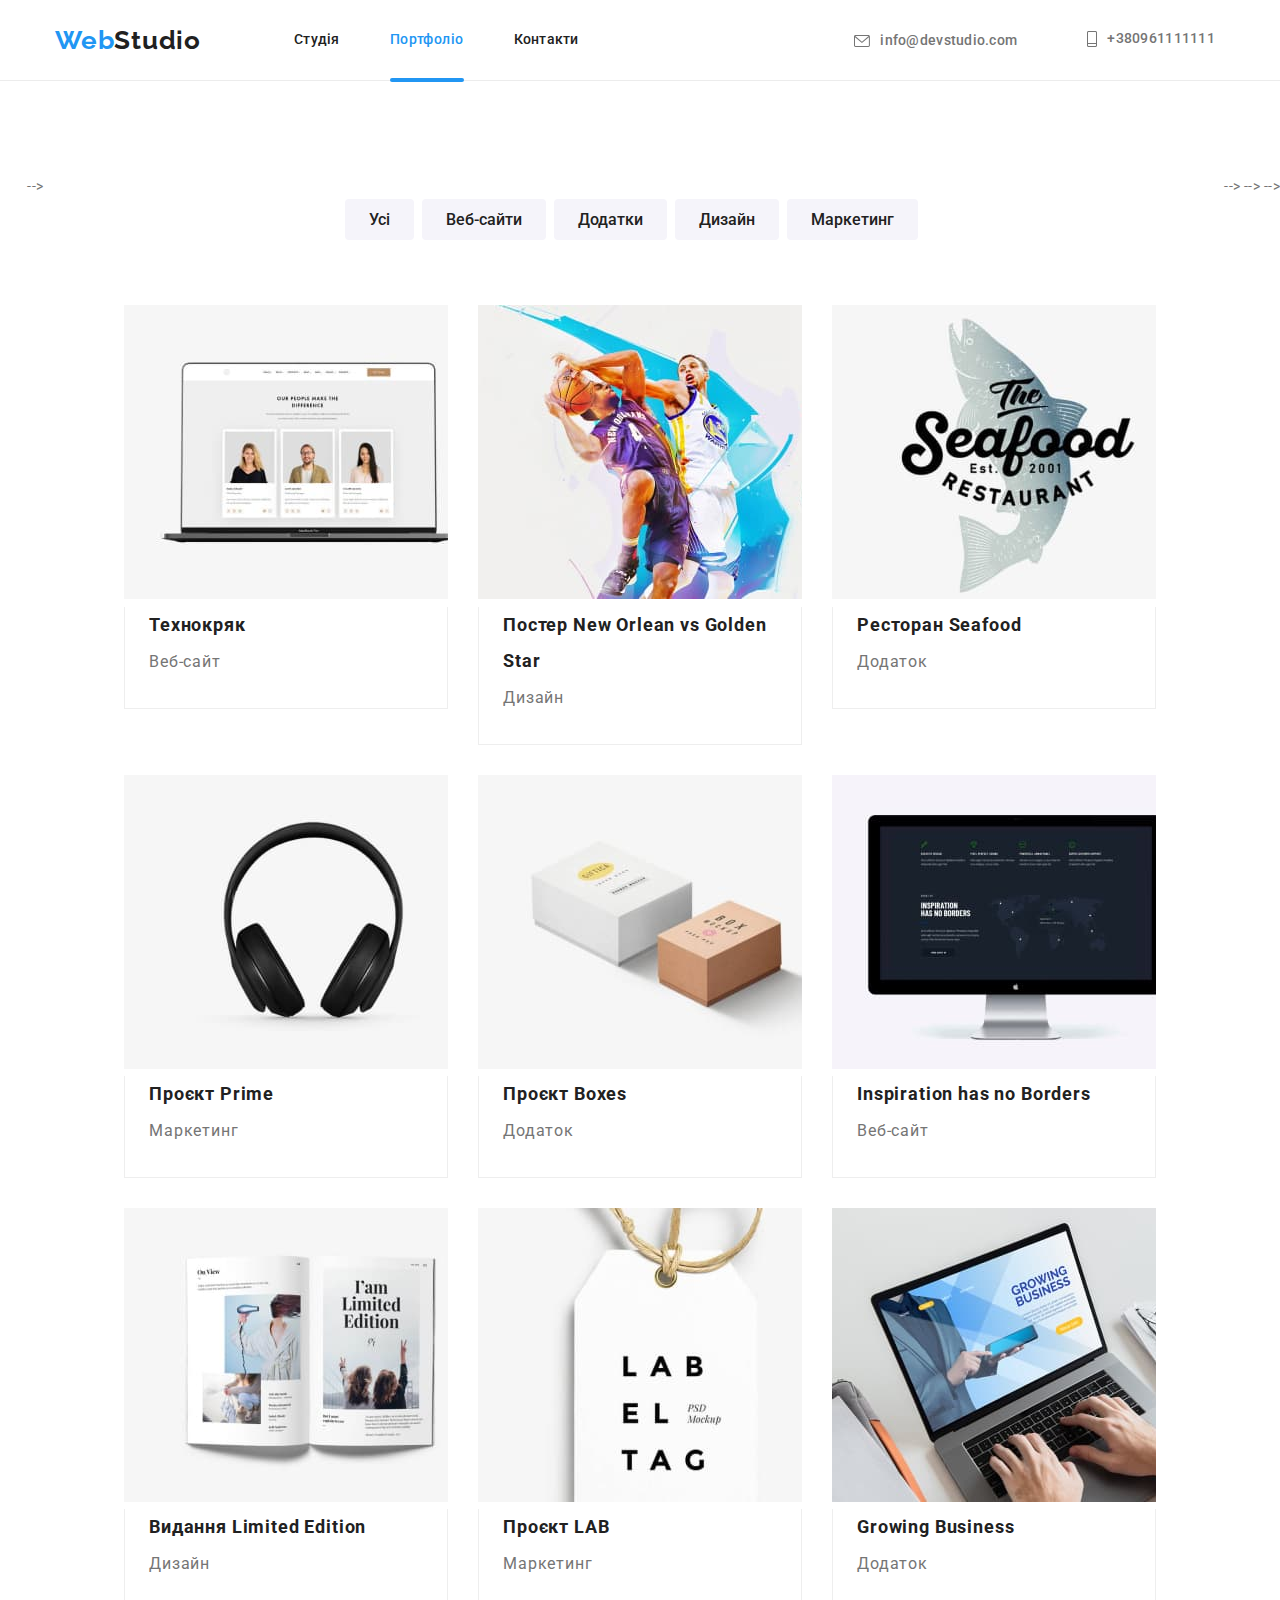
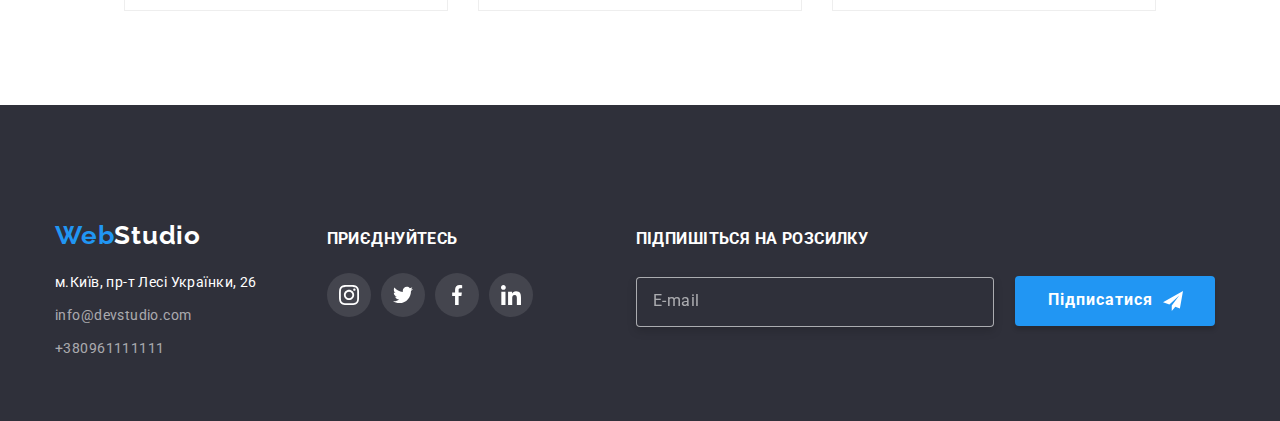
==== portfolio.html @ 94460f53 "домашнее задание 8" ====
<!DOCTYPE html>
<html lang="uk">
  <head>
    <meta charset="UTF-8" />
    <meta http-equiv="X-UA-Compatible" content="IE=edge" />
    <meta name="viewport" content="width=device-width, initial-scale=1.0" />
    <title>Document</title>

    <link rel="preconnect" href="https://fonts.googleapis.com" />
    <link rel="preconnect" href="https://fonts.gstatic.com" crossorigin />
    <link
      href="https://fonts.googleapis.com/css2?family=Raleway:wght@700&family=Roboto:wght@400;500;700;900&display=swap"
      rel="stylesheet"
    />
    <!-- <link
      rel="stylesheet"
      href="https://cdnjs.cloudflare.com/ajax/libs/modern-normalize/1.1.0/modern-normalize.min.css"
      integrity="sha512-wpPYUAdjBVSE4KJnH1VR1HeZfpl1ub8YT/NKx4PuQ5NmX2tKuGu6U/JRp5y+Y8XG2tV+wKQpNHVUX03MfMFn9Q=="
      crossorigin="anonymous"
      referrerpolicy="no-referrer"
    /> -->

    <link rel="stylesheet" href="./css/main.min.css" />
  </head>

  <body>
    <!--  Шапка -->
     <header class="header">
      <div class="container header__main-nav">
        <nav class="header__nav">
          <a href="./index.html" class="logo">
            Web<span class="header__logo">Studio</span></a
          >
          <ul class="header__site-nav list">
            <li class="item"><a href="./index.html" class="link">Студія</a></li>
            <li class="item">
              <a href="" class="link-current">Портфоліо</a>
            </li>
            <li class="item"><a href="" class="link">Контакти</a></li>
          </ul>
        </nav>

        <ul class="header__auth-nav list">
          <li class="item">
            <a href="mailto:info@devstudio.com" class="link">
              <svg class="header__svg" width="16px" height="12px">
                <use href="./images/icons.svg#icon-envelope"></use>
              </svg>
              info@devstudio.com</a
            >
          </li>

          <li class="item">
            <a href="tel:+380961111111" class="link">
              <svg class="header__svg" width="10px" height="16px">
                <use href="./images/icons.svg#icon-phone"></use>
              </svg>
              +380961111111</a
            >
          </li>
        </ul>
      </div>
    </header>

    <main>
      <section class="section portfolio">
        <div class="container">
          <h1 hidden class="section-title">Меню</h1> -->

          <!-- Кнопки -->
          <ul class="button__list">
            <li class="portfolio__btn">
              <button type="button" class="button__portfolio">Усі</button>
            </li>
            <li class="portfolio__btn">
             <button type="button" class="button__portfolio">Веб-сайти</button>
            </li>
            <li class="portfolio__btn">
              <button type="button" class="button__portfolio">Додатки</button>
            </li>
            <li class="portfolio__btn">
              <button type="button" class="button__portfolio">Дизайн</button>
            </li>
            <li class="portfolio__btn">
              <button type="button" class="button__portfolio">Маркетинг</button>
            </li>
          </ul>
        </div> --> --> -->

        <!-- портфолио -->
        <div class="container">
          <div class="flex-container">
            <ul class="portfolio">
              <li class="portfolio__link">
                <a href="/" class="portfolio__card">
                  <div class="portfolio__image">
                    <img class="portfolio__img"
                      src="./images/tehnokryak.jpg"
                      alt="Технокряк"
                      width="370"
                      height="294"
                    />

                    <div class="portfolio-overlay">
                      <p class="overlay-text">
                        Ресурс пропонує комплексні пропозиції з різним рівнем
                        функціоналу та сервісів. Все це дозволить відвідувачу
                        отримати вичерпні відомості про компанію чи приватну
                        особу.
                      </p>
                    </div>
                  </div>

                  <div class="portfolio__name">
                    <h2 class="portfolio__title">Технокряк</h2>
                    <p class="portfolio__text">Веб-сайт</p>
                  </div>
                </a>
              </li>
              <li class="portfolio__link">
                <a href="/" class="portfolio__card">
                  <div class="portfolio__image">
                    <img class="portfolio__img"
                      src="./images/poster.jpg"
                      alt="Постер New Orlean vs Golden
              Star"
                      width="370"
                      height="294"
                    />
                    <div class="portfolio-overlay">
                      <p class="overlay-text">
                        Ресурс пропонує комплексні пропозиції з різним рівнем
                        функціоналу та сервісів. Все це дозволить відвідувачу
                        отримати вичерпні відомості про компанію чи приватну
                        особу.
                      </p>
                    </div>
                  </div>

                  <div class="portfolio__name">
                    <h2 class="portfolio__title">
                      Постер New Orlean vs Golden Star
                    </h2>
                    <p class="portfolio__text">Дизайн</p>
                  </div>
                </a>
              </li>
              <li class="portfolio__link">
                <a href="/" class="portfolio__card">
                  <div class="portfolio__image">
                    <img class="portfolio__img"
                      src="./images/restourant.jpg"
                      alt="Ресторан Seafood"
                      width="370"
                      height="294"
                    />
                    <div class="portfolio-overlay">
                      <p class="overlay-text">
                        Ресурс пропонує комплексні пропозиції з різним рівнем
                        функціоналу та сервісів. Все це дозволить відвідувачу
                        отримати вичерпні відомості про компанію чи приватну
                        особу.
                      </p>
                    </div>
                  </div>
                  <div class="portfolio__name">
                    <h2 class="portfolio__title">Ресторан Seafood</h2>
                    <p class="portfolio__text">Додаток</p>
                  </div>
                </a>
              </li>
              <li class="portfolio__link">
                <a href="/" class="portfolio__card">
                  <div class="portfolio__image">
                    <img class="portfolio__img"
                      src="./images/project-prime.jpg"
                      alt="Проєкт Prime"
                      width="370"
                      height="294"
                    />
                    <div class="portfolio-overlay">
                      <p class="overlay-text">
                        Ресурс пропонує комплексні пропозиції з різним рівнем
                        функціоналу та сервісів. Все це дозволить відвідувачу
                        отримати вичерпні відомості про компанію чи приватну
                        особу.
                      </p>
                    </div>
                  </div>
                  <div class="portfolio__name">
                    <h2 class="portfolio__title">Проєкт Prime</h2>
                    <p class="portfolio__text">Маркетинг</p>
                  </div>
                </a>
              </li>
              <li class="portfolio__link">
                <a href="/" class="portfolio__card">
                  <div class="portfolio__image">
                    <img class="portfolio__img"
                      src="./images/project-boxes.jpg"
                      alt="Проєкт Boxes"
                      width="370"
                      height="294"
                    />
                    <div class="portfolio-overlay">
                      <p class="overlay-text">
                        Ресурс пропонує комплексні пропозиції з різним рівнем
                        функціоналу та сервісів. Все це дозволить відвідувачу
                        отримати вичерпні відомості про компанію чи приватну
                        особу.
                      </p>
                    </div>
                  </div>
                  <div class="portfolio__name">
                    <h2 class="portfolio__title">Проєкт Boxes</h2>
                    <p class="portfolio__text">Додаток</p>
                  </div>
                </a>
              </li>
              <li class="portfolio__link">
                <a href="/" class="portfolio__card">
                  <div class="portfolio__image">
                    <img class="portfolio__img"
                      src="./images/inspiration.jpg"
                      alt="Inspiration has no
              Borders"
                      width="370"
                      height="294"
                    />
                    <div class="portfolio-overlay">
                      <p class="overlay-text">
                        Ресурс пропонує комплексні пропозиції з різним рівнем
                        функціоналу та сервісів. Все це дозволить відвідувачу
                        отримати вичерпні відомості про компанію чи приватну
                        особу.
                      </p>
                    </div>
                  </div>
                  <div class="portfolio__name">
                    <h2 class="portfolio__title">Inspiration has no Borders</h2>
                    <p class="portfolio__text">Веб-сайт</p>
                  </div>
                </a>
              </li>
              <li class="portfolio__link">
                <a href="/" class="portfolio__card">
                  <div class="portfolio__image">
                    <img class="portfolio__img"
                      src="./images/book.jpg"
                      alt="Видання Limited Edition"
                      width="370"
                      height="294"
                    />
                    <div class="portfolio-overlay">
                      <p class="overlay-text">
                        Ресурс пропонує комплексні пропозиції з різним рівнем
                        функціоналу та сервісів. Все це дозволить відвідувачу
                        отримати вичерпні відомості про компанію чи приватну
                        особу.
                      </p>
                    </div>
                  </div>
                  <div class="portfolio__name">
                    <h2 class="portfolio__title">Видання Limited Edition</h2>
                    <p class="portfolio__text">Дизайн</p>
                  </div>
                </a>
              </li>
              <li class="portfolio__link">
                <a href="/" class="portfolio__card">
                  <div class="portfolio__image">
                    <img class="portfolio__img"
                      src="./images/project-lab.jpg"
                      alt="Проєкт LAB"
                      width="370"
                      height="294"
                    />
                    <div class="portfolio-overlay">
                      <p class="overlay-text">
                        Ресурс пропонує комплексні пропозиції з різним рівнем
                        функціоналу та сервісів. Все це дозволить відвідувачу
                        отримати вичерпні відомості про компанію чи приватну
                        особу.
                      </p>
                    </div>
                  </div>
                  <div class="portfolio__name">
                    <h2 class="portfolio__title">Проєкт LAB</h2>
                    <p class="portfolio__text">Маркетинг</p>
                  </div>
                </a>
              </li>
              <li class="portfolio__link">
                <a href="/" class="portfolio__card">
                  <div class="portfolio__image">
                    <img class="portfolio__img"
                      src="./images/growing-business.jpg"
                      alt="Growing Business"
                      width="370"
                      height="294"
                    />
                    <div class="portfolio-overlay">
                      <p class="overlay-text">
                        Ресурс пропонує комплексні пропозиції з різним рівнем
                        функціоналу та сервісів. Все це дозволить відвідувачу
                        отримати вичерпні відомості про компанію чи приватну
                        особу.
                      </p>
                    </div>
                  </div>
                  <div class="portfolio__name">
                    <h2 class="portfolio__title">Growing Business</h2>
                    <p class="portfolio__text">Додаток</p>
                  </div>
                </a>
              </li>
            </ul>
          </div>
        </div>
      </section>
    </main>

    <!--Футер-->
    <footer class="footer">
      <div class="container footer__info">
        <div>
          <a href="/" class="logo"
            >Web<span class="footer__logo">Studio</span></a
          >

          <address>
            <ul class="footer__nav">
              <li class="footer__auth-nav">
                <a href="м.Київ,пр-тЛесіУкраїнки,26" class="footer__adress"
                  >м.Київ, пр-т Лесі Українки, 26</a
                >
              </li>
              <li class="footer__auth-nav">
                <a href="mailto:info@devstudio.com" class="footer__link"
                  >info@devstudio.com</a
                >
              </li>
              <li class="footer__auth-nav">
                <a href="tel:+3+380961111111" class="footer__link"
                  >+380961111111</a
                >
              </li>
            </ul>
          </address>
        </div>

        <div class="footer__join">
          <h3 class="footer__title">Приєднуйтесь</h3>
          <ul class="footer__contact">
            <li>
              <a
                class="link-svg footer__main-link"
                href="#"
                aria-label="instagram"
              >
                <svg class="icon-symbol" width="20px" height="20px">
                  <use href="./images/icons.svg#icon-instagram"></use>
                </svg>
              </a>
            </li>
            <li>
              <a
                class="link-svg footer__main-link"
                href="#"
                aria-label="twitter"
              >
                <svg class="icon-symbol" width="20px" height="20px">
                  <use href="./images/icons.svg#icon-twitter"></use>
                </svg>
              </a>
            </li>
            <li>
              <a
                class="link-svg footer__main-link"
                href="#"
                aria-label="facebook"
              >
                <svg class="icon-symbol" width="20px" height="20px">
                  <use href="./images/icons.svg#icon-facebook"></use>
                </svg>
              </a>
            </li>
            <li>
              <a
                class="link-svg footer__main-link"
                href="#"
                aria-label="linkedin"
              >
                <svg class="icon-symbol" width="20px" height="20px">
                  <use href="./images/icons.svg#icon-linkedin"></use>
                </svg>
              </a>
            </li>
          </ul>
        </div>

        <div class="footer__label">
          <h3 class="footer__title">Підпишіться на розсилку</h3>
          <label for="inputEmail" id="subscribe" class="label"></label>
          <div class="input-wrapper">
            <input
              type="email"
              name="email"
              id="inputEmail"
              placeholder="E-mail"
              class="input footer__field"
              required
            />
          </div>
        </div>
        <div class="footer__btn">
          <button class="footer__button">
            Підписатися
            <svg class="footer__icon" width="20px" height="20px">
              <use href="./images/icons.svg#icon-icon-send-1"></use>
            </svg>
          </button>
        </div>
      </div>
    </footer>
  </body>
</html>
---- css/main.min.css ----
/*! modern-normalize v1.1.0 | MIT License | https://github.com/sindresorhus/modern-normalize */*,::after,::before{box-sizing:border-box}html{-moz-tab-size:4;tab-size:4}html{line-height:1.15;-webkit-text-size-adjust:100%}body{margin:0}body{font-family:system-ui,-apple-system,"Segoe UI",Roboto,Helvetica,Arial,sans-serif,"Apple Color Emoji","Segoe UI Emoji"}hr{height:0;color:inherit}abbr[title]{text-decoration:underline dotted}b,strong{font-weight:bolder}code,kbd,pre,samp{font-family:ui-monospace,SFMono-Regular,Consolas,"Liberation Mono",Menlo,monospace;font-size:1em}small{font-size:80%}sub,sup{font-size:75%;line-height:0;position:relative;vertical-align:baseline}sub{bottom:-0.25em}sup{top:-0.5em}table{text-indent:0;border-color:inherit}button,input,optgroup,select,textarea{font-family:inherit;font-size:100%;line-height:1.15;margin:0}button,select{text-transform:none}[type=button],[type=reset],[type=submit],button{-webkit-appearance:button}::-moz-focus-inner{border-style:none;padding:0}:-moz-focusring{outline:1px dotted ButtonText}:-moz-ui-invalid{box-shadow:none}legend{padding:0}progress{vertical-align:baseline}::-webkit-inner-spin-button,::-webkit-outer-spin-button{height:auto}[type=search]{-webkit-appearance:textfield;outline-offset:-2px}::-webkit-search-decoration{-webkit-appearance:none}::-webkit-file-upload-button{-webkit-appearance:button;font:inherit}summary{display:list-item}:root{--primary-text-color: #757575;--title-text-color: #212121;--accent-color: #2f303a;--blue-color: #2196f3;--white-color: #ffffff}body,h1,h2,h3,h4,h5,h6,p,ul,ol,li{margin:0;padding:0}ul,ol{list-style:none}.visually-hidden{position:absolute;white-space:nowrap;width:1px;height:1px;overflow:hidden;border:0;padding:0;clip:rect(0 0 0 0);clip-path:inset(50%);margin:-1px}body{color:var(--primary-text-color);font-family:Roboto,sans-serif;letter-spacing:.03em;font-weight:400;font-size:14px;line-height:1.71}.container{width:100%;margin-left:auto;margin-right:auto;padding-right:15px;padding-left:15px}@media screen and (min-width: 479.98px){.container{width:479.98px}}@media screen and (min-width: 767.98px){.container{width:767.98px}}@media screen and (min-width: 1199.98px){.container{width:1199.98px}}.section{padding-top:60px;padding-bottom:60px;margin:0px}@media screen and (min-width: 1199.98px){.section{padding-top:94px;padding-bottom:94px}}.section-title{color:var(--title-text-color);font-weight:700;font-size:36px;line-height:1.17;text-align:center;margin-bottom:30px;margin-right:30px}@media screen and (min-width: 767.98px){.section-title{margin-bottom:30px;margin-right:30px}}@media screen and (min-width: 1199.98px){.section-title{margin-bottom:10px;margin-right:30px}}.button{color:#fff;background-color:#2196f3;border-radius:4px;border-color:rgba(0,0,0,0);padding:10px 32px;display:inline-block;min-width:200px;min-height:50px;text-align:center;box-shadow:0px 4px 4px rgba(0,0,0,.15);letter-spacing:.06em;font-weight:700;font-size:16px;line-height:1.88;cursor:pointer;transition:background-color 250ms cubic-bezier(0.4, 0, 0.2, 1),color 250ms cubic-bezier(0.4, 0, 0.2, 1),box-shadow 250ms cubic-bezier(0.4, 0, 0.2, 1)}@media screen and (min-width: 1199.98px){.button{min-width:216px}}.button:hover,.button:focus{color:#2196f3;background-color:#fff}.header{border-bottom:1px solid #ececec}.header__main-nav{display:none}@media screen and (min-width: 767.98px){.header__main-nav{display:flex;align-items:center}}@media screen and (min-width: 1199.98px){.header__main-nav{display:flex;align-items:center}}.header__nav{display:flex;align-items:center}.header__logo{color:var(--title-text-color)}@media screen and (min-width: 767.98px){.header__site-nav{margin-left:88px}}@media screen and (min-width: 1199.98px){.header__site-nav{margin-left:93px}}.header__site-nav .item{align-self:center;position:relative}.header__site-nav .item+.item{margin-left:50px}.header__site-nav.list{display:flex}.header__site-nav .link{color:var(--title-text-color);letter-spacing:.02em;text-decoration:none;font-weight:500;font-size:14px;line-height:1.14;padding-top:32px;padding-bottom:32px;display:block;transition:color 250ms cubic-bezier(0.4, 0, 0.2, 1)}.header__site-nav .link:hover,.header__site-nav .link:focus{color:var(--blue-color)}.header__site-nav .link-current{color:var(--blue-color);font-weight:500;font-size:14px;line-height:1.14;text-decoration:none;padding-top:32px;padding-bottom:32px}.header__site-nav .link-current,.header .header__site-nav .link-portfolio{position:relative}.header__site-nav .link-current::after,.header .header__site-nav .link-portfolio::after{display:block;content:"";height:4px;width:100%;background:var(--blue-color);border-radius:2px;bottom:-3px;position:absolute}@media screen and (min-width: 767.98px){.header__auth-nav{display:block;margin-left:auto}}@media screen and (min-width: 1199.98px){.header__auth-nav{display:flex;margin-left:auto;align-items:baseline}}.header__auth-nav .item{display:flex}.header__auth-nav .item+.item{margin-left:0}@media screen and (min-width: 1199.98px){.header__auth-nav .item+.item{margin-left:50px}}@media screen and (min-width: 767.98px){.header__auth-nav .header__auth-nav list{margin-left:auto}}.header__auth-nav .link{color:#757575;letter-spacing:.02em;font-weight:500;font-size:14px;line-height:1.14;text-decoration:none;padding-top:32px;padding-bottom:32px;display:block;transition:color 250ms cubic-bezier(0.4, 0, 0.2, 1)}.header__auth-nav .link:hover,.header__auth-nav .link:focus{fill:#2196f3;color:#2196f3}@media screen and (min-width: 767.98px){.header__auth-nav .link{font-weight:500;font-size:12px;line-height:1.17;letter-spacing:.02em;padding:0;display:flex;margin:10px}}@media screen and (min-width: 1199.98px){.header__auth-nav .link{font-weight:500;font-size:14px;line-height:1.14;letter-spacing:.02em;padding:0;display:flex;margin:10px}}.header__svg{fill:currentColor;margin-right:10px;align-self:center}.logo{color:var(--blue-color);font-family:Raleway,sans-serif;letter-spacing:.03em;font-weight:700;font-size:26px;line-height:1.19;text-decoration:none}.hero{text-align:center;padding-top:0;padding-bottom:0}.hero__title{background-color:linear-gradient(rgba(47, 48, 58, 0.4), rgba(47, 48, 58, 0.4));color:var(--white-color);letter-spacing:.06em;font-weight:900;font-size:26px;line-height:1.6;text-transform:uppercase;text-align:center;margin-top:0;margin-bottom:30px}@media screen and (min-width: 767.98px){.hero__title{width:360px;margin-left:auto;margin-right:auto}}@media screen and (min-width: 1199.98px){.hero__title{width:100%;font-weight:900;font-size:44px;line-height:1.36}}.hero__main-title{max-width:700px;text-align:center;margin-left:auto;margin-right:auto}.hero__wrapper{max-width:1600px;margin-right:auto;margin-left:auto;padding-top:118px;padding-bottom:118px;background:linear-gradient(rgba(47, 48, 58, 0.4), rgba(47, 48, 58, 0.4)),url("../images/hero.jpg") no-repeat center/cover,var(--accent-color)}@media screen and (min-width: 1199.98px){.hero__wrapper{padding-top:200px;padding-bottom:200px}}.backdrop{position:fixed;top:0;left:0;width:100%;height:100%;overflow-y:auto;overflow-x:hidden;background-color:rgba(0,0,0,.2);z-index:3}.backdrop.is-hidden{opacity:0;pointer-events:none;visibility:hidden}.modal{position:relative;top:50%;left:50%;transform:translate(-50%, -50%);width:450px;padding:40px;background-color:#fff;box-shadow:0px 1px 3px rgba(0,0,0,.12),0px 1px 1px rgba(0,0,0,.14),0px 2px 1px rgba(0,0,0,.2);border-radius:4px}@media screen and (min-width: 1199.98px){.modal{width:528px}}.modal-btn{position:absolute;top:8px;right:8px;display:flex;align-items:center;justify-content:center;width:30px;height:30px;border-radius:50%;background:var(--white-color);border:1px solid rgba(0,0,0,.1);cursor:pointer;padding:0;outline:none}.close{transition:fill 250ms cubic-bezier(0.4, 0, 0.2, 1)}.modal-btn:hover .close,.modal-btn:focus .close{fill:var(--blue-color)}.form-title{width:370px;margin-left:auto;margin-right:auto;margin-bottom:12px;font-weight:700;font-size:20px;line-height:1,15;text-align:center;letter-spacing:.03em;color:#212121}@media screen and (min-width: 1199.98px){.form-title{width:100%}}.label{display:block;padding-bottom:4px;font-size:12px;line-height:1,17px;letter-spacing:.01em;text-align:left;color:#757575}.input-wrapper{position:relative;margin-bottom:10px}.input-icon{position:absolute;left:12px;top:50%;transform:translateY(-50%);transition:fill 250ms cubic-bezier(0.4, 0, 0.2, 1)}.input{width:100%;height:40px;padding:12px 16px;background:var(--white-color);border:1px solid rgba(33,33,33,.2);border-radius:4px;outline:none;font-size:12px;line-height:1,17px;letter-spacing:.01em;color:#212121;transition:border-color 250ms cubic-bezier(0.4, 0, 0.2, 1)}.input:focus{border-color:#2196f3}.input ::placeholder{color:rgba(117,117,117,.5)}.input:focus+.input-icon{fill:#2196f3}.textarea{height:120px;resize:none;margin-bottom:20px}.field{padding-left:45px}.check-label{position:relative;display:flex;align-items:center;margin-bottom:20px;margin-left:7px}@media screen and (min-width: 479.98px)and (max-width: 1199px){.check-label{font-weight:400;font-size:12px;line-height:1.17;letter-spacing:.03em}}.check-wrapp{display:block;align-self:baseline;width:16px;height:15px;border:2px solid #212121;border-radius:2px;margin-right:9px}.check-icon{opacity:0}.input-check{position:absolute;left:0;bottom:0;height:0;width:0;opacity:0}.input-check:checked+.check-wrapp{border:none}.input-check:checked+.check-wrapp .check-icon{opacity:1}.check-link{margin-left:9px;color:#2196f3}.form-button{display:flex;margin:0 auto;width:200px;height:50px;left:700px;top:712px;justify-content:center;cursor:pointer;background:var(--blue-color);box-shadow:0px 4px 4px rgba(0,0,0,.15);border-radius:4px}.form-button:hover,.form-button:focus{color:var(--white-color);background-color:#188ce8;box-shadow:0px 4px 4px rgba(0,0,0,.15);border-radius:4px}.feature__list{display:block;gap:30px}@media screen and (min-width: 767.98px){.feature__list{display:flex;flex-wrap:wrap}}@media screen and (min-width: 1199.98px){.feature__list{display:flex;flex-wrap:nowrap;justify-content:space-between}}.feature__list p:not(:last-child){margin-top:10px;margin-bottom:30px}@media screen and (min-width: 1199.98px){.feature__list p:not(:last-child){margin-bottom:0}}.feature__list .title{text-align:center;color:var(--title-text-color);font-weight:700;font-size:14px;line-height:1.14;margin-bottom:10px}@media screen and (min-width: 1199.98px){.feature__list .title{text-align:left}}.feature__item{width:100%}@media screen and (max-width: 767.98px){.feature__item:not(:last-child){margin-bottom:30px}}@media screen and (min-width: 767.98px){.feature__item{flex-basis:calc((100% - 30px)/2)}}@media screen and (min-width: 1199.98px){.feature__item{margin-bottom:0;flex-basis:calc((100% - 90px)/4)}}.feature__icons{background-color:#f5f4fa;width:100%;height:120px;margin-right:30px;margin-bottom:30px;display:flex;align-self:center}.feature__icons:last-child{margin-right:0}@media screen and (min-width: 767.98px){.feature__icons{width:100%}}@media screen and (min-width: 1199.98px){.feature__icons{width:100%}}.feature__icon{margin:auto}.engage{padding-top:0;display:none}.engage__list{padding-top:50px;display:flex}.engage__img{margin-left:30px}.engage__img:first-child{margin-left:0}.engage__descr{position:absolute;bottom:7px;left:0;width:100%;height:70px;background-color:rgba(47,48,58,.8);color:#fff;display:flex;align-items:center;justify-content:center;font-weight:700;letter-spacing:.03em;text-transform:uppercase}@media screen and (min-width: 767.98px){.engage{display:none}}@media screen and (min-width: 1199.98px){.engage{display:flex}}.wrapper__image{position:relative}.team{background-color:#f5f4fa}.team__list{display:block}@media screen and (min-width: 767.98px){.team__list{display:flex;flex-wrap:wrap;justify-content:space-between}}@media screen and (min-width: 1199.98px){.team__list{display:flex;flex-wrap:nowrap}}.team .title{color:var(--title-text-color);font-weight:500;font-size:16px;line-height:1.2;margin-bottom:10px}.team__item{padding-top:30px}@media screen and (max-width: 1199px){.team__item:nth-child(-n+2){padding-top:0}}@media screen and (min-width: 767.98px){.team__item{flex-basis:calc((100% - 30px)/2)}}@media screen and (min-width: 1199.98px){.team__item{margin-left:30px}.team__item:first-child{margin-left:0}.team__item>.team__item{padding-top:30px}}.team__card{background-color:var(--white-color);box-shadow:0px 1px 3px rgba(0,0,0,.12),0px 1px 1px rgba(0,0,0,.14),0px 2px 1px rgba(0,0,0,.2);border-radius:0px 0px 4px 4px}.team__image{display:block;width:100%;height:auto}.team__name{text-align:center;padding-top:30px;padding-bottom:24px}@media screen and (min-width: 1199.98px){.team__name{padding-bottom:30px}}.team__contact{display:flex;justify-content:center;align-items:center}.link-svg{width:44px;height:44px;border-radius:50%;color:#afb1b8;background-color:#fff;display:flex;justify-content:center;align-items:center;transition:background-color 250ms cubic-bezier(0.4, 0, 0.2, 1),color 250ms cubic-bezier(0.4, 0, 0.2, 1)}.link-svg:hover,.link-svg:focus{background-color:#2196f3;color:#fff}.icon-symbol{fill:currentColor}.clients__list{display:flex;flex-wrap:wrap;justify-content:space-between}@media screen and (min-width: 767.98px){.clients__list{display:flex;flex-wrap:wrap;justify-content:space-between}}@media screen and (min-width: 1199.98px){.clients__list{display:flex;flex-wrap:nowrap;margin-top:50px}}.clients__link{width:100%;height:92px;border:1px solid #afb1b8;border-radius:4px;color:#afb1b8;background-color:var(--white-color);display:flex;justify-content:center;align-items:center;transition:color 250ms cubic-bezier(0.4, 0, 0.2, 1),box-shadow 250ms cubic-bezier(0.4, 0, 0.2, 1)}.clients__link:hover,.clients__link:focus{color:#2196f3;background-color:var(--white-color);border:1px solid var(--blue-color);border-radius:4px}@media screen and (min-width: 1199.98px){.clients__link{width:170px}}.clients__icon{fill:currentColor}.clients__company{width:100%}@media screen and (min-width: 479.98px){.clients__company{flex-basis:calc((100% - 30px)/2)}.clients__company:nth-child(2n+1){margin-left:0}.clients__company:nth-last-child(n+4){padding-bottom:30px}}@media screen and (min-width: 767.98px){.clients__company{flex-basis:calc((100% - 60px)/3)}}.footer{background-color:var(--accent-color);margin-top:0px;padding-top:60px;padding-bottom:60px}.footer .footer__adress{color:var(--white-color);text-decoration:none}.footer .footer__link{color:rgba(255,255,255,.6);text-decoration:none;transition:background-color 250ms cubic-bezier(0.4, 0, 0.2, 1),color 250ms cubic-bezier(0.4, 0, 0.2, 1)}.footer .footer__link:hover,.footer .footer__link:focus{color:var(--white-color)}.footer__logo{color:var(--white-color)}.footer__nav{font-style:normal;padding-left:0;padding-top:20px}.footer__auth-nav:not(:last-child){margin-bottom:8px}@media screen and (min-width: 1199.98px){.footer__auth-nav:not(:last-child){margin-bottom:9px}}.footer__info{display:block;text-align:center}@media screen and (min-width: 767.98px){.footer__info{display:flex;flex-wrap:wrap}}@media screen and (min-width: 1199.98px){.footer__info{display:flex;flex-wrap:nowrap;align-items:baseline;text-align:start}}.footer__join{margin-top:60px;margin-bottom:60px}@media screen and (min-width: 767.98px){.footer__join{margin-top:0;margin-left:165px}}@media screen and (min-width: 1199.98px){.footer__join{margin-left:70px;margin-top:0;margin-bottom:0}}.footer__title{text-transform:uppercase;color:#fff;margin-bottom:20px}.footer__contact{display:flex;justify-content:center}@media screen and (min-width: 1199.98px){.footer__contact{justify-content:flex-start}}.footer__main-link{color:#fff;background-color:rgba(255,255,255,.1);margin-right:10px}.footer__label{display:block}@media screen and (min-width: 767.98px){.footer__label{margin-left:166px;margin-top:60px}}@media screen and (min-width: 1199.98px){.footer__label{margin-left:93px}}.footer__field{width:450px;height:50px;background:#2f303a;border:1px solid rgba(255,255,255,.6);filter:drop-shadow(0px 4px 4px rgba(0, 0, 0, 0.15));border-radius:4px;color:rgba(255,255,255,.6)}@media screen and (min-width: 767.98px){.footer__field{width:450px}}@media screen and (min-width: 1199.98px){.footer__field{width:358px}}.footer__button{width:200px;height:50px;background:var(--blue-color);box-shadow:0px 4px 4px rgba(0,0,0,.15);border-radius:4px;border:none;cursor:pointer;color:var(--white-color);font-weight:700;font-size:16px;line-height:1,88;display:flex;align-items:center;text-align:center;letter-spacing:.06em;padding:10px 28px;margin-left:12px;justify-content:center}.footer__button:hover,.footer__button:focus{background-color:#188ce8}.footer__icon{margin-left:10px;fill:var(--white-color)}.footer__btn{display:flex;margin-top:20px;margin-bottom:auto;justify-content:center}@media screen and (min-width: 767.98px){.footer__btn{margin-left:auto;margin-right:auto}}@media screen and (min-width: 1199.98px){.footer__btn{justify-content:flex-start;margin-top:111px}}.footer .input::placeholder{font-weight:400;font-size:16px;line-height:1,25;align-items:center;letter-spacing:.03em;color:rgba(255,255,255,.6)}@media screen and (min-width: 767.98px){.footer__main{margin-left:61px}}@media screen and (min-width: 767.98px){.input-wrapper{margin-bottom:0}}.button__portfolio{color:var(--title-text-color);background-color:#f5f4fa;border-radius:4px;font-weight:500;font-size:16px;line-height:1.6;padding:6px 22px;display:inline-block;min-height:38px;text-align:center;border-color:rgba(0,0,0,0);margin-left:8px;cursor:pointer;transition:background-color 250ms cubic-bezier(0.4, 0, 0.2, 1),color 250ms cubic-bezier(0.4, 0, 0.2, 1),box-shadow 250ms cubic-bezier(0.4, 0, 0.2, 1)}.button__portfolio:hover,.button__portfolio:focus{color:var(--white-color);background-color:var(--blue-color);box-shadow:0px 3px 1px rgba(0,0,0,.1),0px 1px 2px rgba(0,0,0,.08),0px 2px 2px rgba(0,0,0,.12);border-radius:4px}.button__list{letter-spacing:.03em;border-radius:4px;margin-bottom:50px;display:flex;flex-wrap:wrap;width:336px}@media screen and (min-width: 767.98px){.button__list{flex-wrap:nowrap;width:100%;justify-content:center}}@media screen and (min-width: 1199.98px){.button__list{width:1200px;margin-bottom:50px;justify-content:center;text-align:center;margin-left:auto;margin-right:auto}}.portfolio__btn:nth-child(n+3){margin-bottom:15px}.portfolio__link{letter-spacing:.06em;display:inline-block;margin-bottom:20px;width:450px;margin-bottom:30px}@media screen and (min-width: 767.98px){.portfolio__link{width:354px}}.portfolio__link:nth-child(3n){margin-right:0}.portfolio__link:nth-child(n+7){margin-bottom:0}@media screen and (min-width: 767.98px){.portfolio{display:flex;flex-wrap:wrap;flex-basis:calc((100% - 30px)/2)}}@media screen and (min-width: 767.98px)and (min-width: 1199.98px){.portfolio{width:100%;flex-basis:auto;justify-content:center}}.portfolio__card{display:block;position:relative;background:var(--white-color);text-decoration:none;transition:background-color 250ms cubic-bezier(0.4, 0, 0.2, 1),color 250ms cubic-bezier(0.4, 0, 0.2, 1),box-shadow 250ms cubic-bezier(0.4, 0, 0.2, 1)}.portfolio__card:hover,.portfolio__card:focus{box-shadow:0px 1px 1px rgba(0,0,0,.12),0px 4px 4px rgba(0,0,0,.06),1px 4px 6px rgba(0,0,0,.16)}.portfolio__card:hover .portfolio-overlay,.portfolio__card:focus .portfolio-overlay{transform:translateY(0);opacity:1}@media screen and (min-width: 767.98px){.portfolio__card:nth-child(2n+1){margin-right:30px}}.portfolio__image{position:relative;overflow:hidden}.portfolio .portfolio__img{width:450px}@media screen and (min-width: 767.98px){.portfolio .portfolio__img{width:354px}}@media screen and (min-width: 1199.98px){.portfolio .portfolio__img{width:370px}}.portfolio__name{border:1px solid #eee;border-top:0}.portfolio__title{color:var(--title-text-color);font-weight:700;font-size:18px;line-height:2;margin-left:24px}.portfolio__text{color:var(--primary-text-color);font-size:16px;line-height:1.88;margin-bottom:30px;margin-top:4px;margin-left:24px}@media screen and (min-width: 1199.98px){.flex-container{display:flex;flex-wrap:wrap;width:1200px}}.portfolio-overlay{position:absolute;bottom:0;left:0;height:100%;width:100%;transform:translateY(100%);opacity:0;padding:63px 24px;background-color:rgba(33,150,243,.9);transition:transform 250ms cubic-bezier(0.4, 0, 0.2, 1)}.overlay-text{font-weight:400;font-size:18px;line-height:1,56;letter-spacing:.03em;color:var(--white-color)}.mobile-header{display:flex;justify-content:space-between;align-items:center}.menu-btn{display:flex;align-items:center;justify-content:space-between;width:40px;height:40px;background-color:var(--white-color);cursor:pointer;border:none;position:relative;z-index:2}@media screen and (min-width: 767.98px){.menu-btn{display:none}}@media screen and (min-width: 1199.98px){.menu-btn{display:none}}.menu-btn__close{display:flex;align-items:center;justify-content:center;width:30px;height:30px;border-radius:50%;background:var(--white-color);border:none;cursor:pointer;padding:0;outline:none}.menu-btn__close{position:absolute;right:0;top:0}.mobile__logo{margin-left:15px}@media screen and (min-width: 767.98px){.mobile__logo{display:none}}@media screen and (min-width: 1199.98px){.mobile__logo{display:none}}.mob-menu{position:fixed;right:0;top:0;height:100vh;background-color:var(--white-color);transform:translate(100%);width:100%;z-index:100;transition:transform 250ms cubic-bezier(0.4, 0, 0.2, 1)}.mob-menu.is-open{transform:translate(0)}.mob-menu__body{position:relative;max-width:480px;width:100%;background-color:var(--white-color);margin-right:auto;margin-left:auto;padding:48px 40px}.mob-menu__item{font-weight:500;font-size:40px;line-height:1.18;letter-spacing:.02em;color:var(--title-text-color);margin-bottom:32px}.mob-menu__item:last-child{padding-bottom:0}.mob-menu__item:hover,.mob-menu__item:focus{color:var(--blue-color)}.mob-menu__mob{font-weight:500;font-size:34px;line-height:1.18;letter-spacing:.02em;color:var(--blue-color);text-decoration:none}.mob-menu__tel{margin-bottom:32px}.mob-menu__email{font-weight:500;font-size:24px;line-height:1.17;letter-spacing:.02em;color:#757575;text-decoration:none}.mob-menu__contact{display:flex;padding-top:64px}.mob-menu__auth-nav{padding-top:102px}.mob-menu__link{margin-right:10px;padding-right:10px;border-right:1px solid rgba(33,33,33,.2)}.mob-menu__link:last-child{border:none}/*# sourceMappingURL=main.min.css.map */
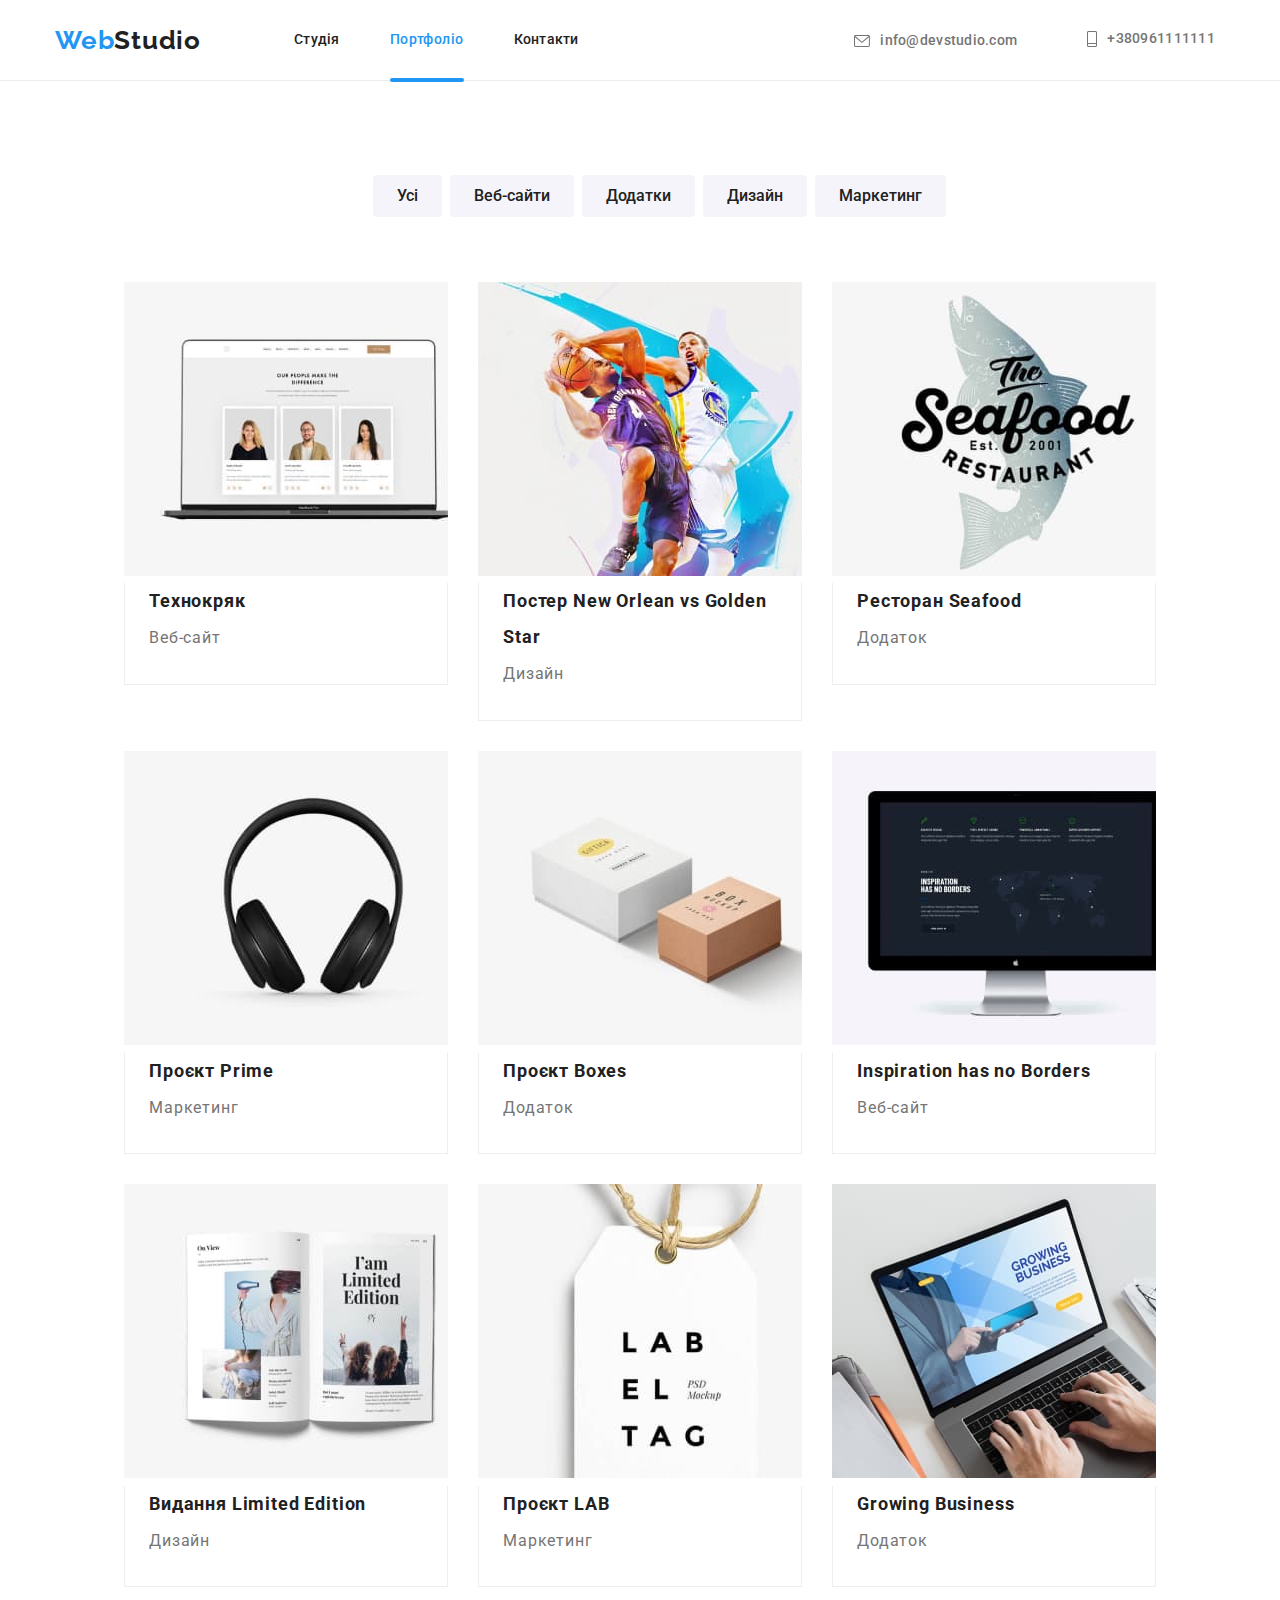
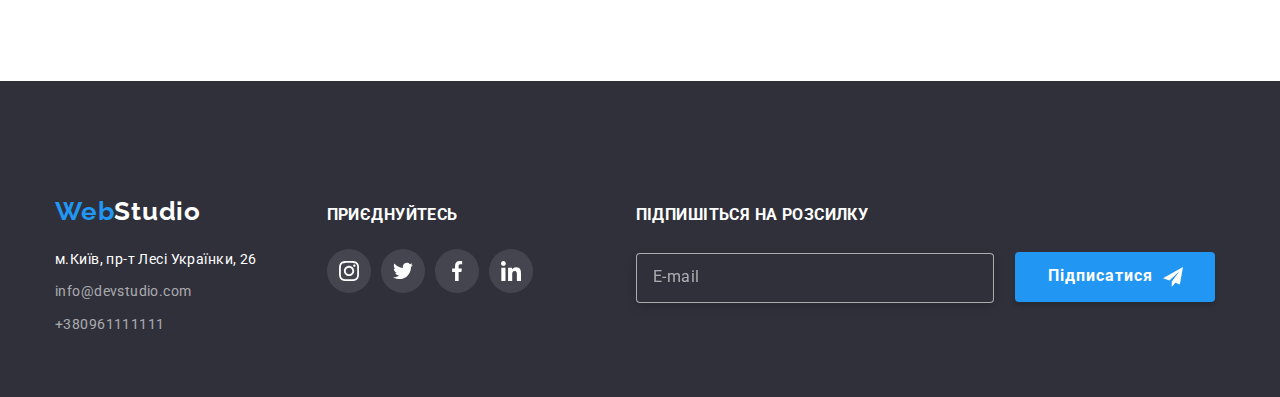
==== commit 3ddcb1b6: "внесены изменения" ====
--- a/portfolio.html
+++ b/portfolio.html
@@ -65,7 +65,7 @@
     <main>
       <section class="section portfolio">
         <div class="container">
-          <h1 hidden class="section-title">Меню</h1> -->
+          <h1 hidden class="section-title">Меню</h1>
 
           <!-- Кнопки -->
           <ul class="button__list">
@@ -85,7 +85,7 @@
               <button type="button" class="button__portfolio">Маркетинг</button>
             </li>
           </ul>
-        </div> --> --> -->
+        </div>
 
         <!-- портфолио -->
         <div class="container">
--- a/css/main.min.css
+++ b/css/main.min.css
@@ -1 +1 @@
-/*! modern-normalize v1.1.0 | MIT License | https://github.com/sindresorhus/modern-normalize */*,::after,::before{box-sizing:border-box}html{-moz-tab-size:4;tab-size:4}html{line-height:1.15;-webkit-text-size-adjust:100%}body{margin:0}body{font-family:system-ui,-apple-system,"Segoe UI",Roboto,Helvetica,Arial,sans-serif,"Apple Color Emoji","Segoe UI Emoji"}hr{height:0;color:inherit}abbr[title]{text-decoration:underline dotted}b,strong{font-weight:bolder}code,kbd,pre,samp{font-family:ui-monospace,SFMono-Regular,Consolas,"Liberation Mono",Menlo,monospace;font-size:1em}small{font-size:80%}sub,sup{font-size:75%;line-height:0;position:relative;vertical-align:baseline}sub{bottom:-0.25em}sup{top:-0.5em}table{text-indent:0;border-color:inherit}button,input,optgroup,select,textarea{font-family:inherit;font-size:100%;line-height:1.15;margin:0}button,select{text-transform:none}[type=button],[type=reset],[type=submit],button{-webkit-appearance:button}::-moz-focus-inner{border-style:none;padding:0}:-moz-focusring{outline:1px dotted ButtonText}:-moz-ui-invalid{box-shadow:none}legend{padding:0}progress{vertical-align:baseline}::-webkit-inner-spin-button,::-webkit-outer-spin-button{height:auto}[type=search]{-webkit-appearance:textfield;outline-offset:-2px}::-webkit-search-decoration{-webkit-appearance:none}::-webkit-file-upload-button{-webkit-appearance:button;font:inherit}summary{display:list-item}:root{--primary-text-color: #757575;--title-text-color: #212121;--accent-color: #2f303a;--blue-color: #2196f3;--white-color: #ffffff}body,h1,h2,h3,h4,h5,h6,p,ul,ol,li{margin:0;padding:0}ul,ol{list-style:none}.visually-hidden{position:absolute;white-space:nowrap;width:1px;height:1px;overflow:hidden;border:0;padding:0;clip:rect(0 0 0 0);clip-path:inset(50%);margin:-1px}body{color:var(--primary-text-color);font-family:Roboto,sans-serif;letter-spacing:.03em;font-weight:400;font-size:14px;line-height:1.71}.container{width:100%;margin-left:auto;margin-right:auto;padding-right:15px;padding-left:15px}@media screen and (min-width: 479.98px){.container{width:479.98px}}@media screen and (min-width: 767.98px){.container{width:767.98px}}@media screen and (min-width: 1199.98px){.container{width:1199.98px}}.section{padding-top:60px;padding-bottom:60px;margin:0px}@media screen and (min-width: 1199.98px){.section{padding-top:94px;padding-bottom:94px}}.section-title{color:var(--title-text-color);font-weight:700;font-size:36px;line-height:1.17;text-align:center;margin-bottom:30px;margin-right:30px}@media screen and (min-width: 767.98px){.section-title{margin-bottom:30px;margin-right:30px}}@media screen and (min-width: 1199.98px){.section-title{margin-bottom:10px;margin-right:30px}}.button{color:#fff;background-color:#2196f3;border-radius:4px;border-color:rgba(0,0,0,0);padding:10px 32px;display:inline-block;min-width:200px;min-height:50px;text-align:center;box-shadow:0px 4px 4px rgba(0,0,0,.15);letter-spacing:.06em;font-weight:700;font-size:16px;line-height:1.88;cursor:pointer;transition:background-color 250ms cubic-bezier(0.4, 0, 0.2, 1),color 250ms cubic-bezier(0.4, 0, 0.2, 1),box-shadow 250ms cubic-bezier(0.4, 0, 0.2, 1)}@media screen and (min-width: 1199.98px){.button{min-width:216px}}.button:hover,.button:focus{color:#2196f3;background-color:#fff}.header{border-bottom:1px solid #ececec}.header__main-nav{display:none}@media screen and (min-width: 767.98px){.header__main-nav{display:flex;align-items:center}}@media screen and (min-width: 1199.98px){.header__main-nav{display:flex;align-items:center}}.header__nav{display:flex;align-items:center}.header__logo{color:var(--title-text-color)}@media screen and (min-width: 767.98px){.header__site-nav{margin-left:88px}}@media screen and (min-width: 1199.98px){.header__site-nav{margin-left:93px}}.header__site-nav .item{align-self:center;position:relative}.header__site-nav .item+.item{margin-left:50px}.header__site-nav.list{display:flex}.header__site-nav .link{color:var(--title-text-color);letter-spacing:.02em;text-decoration:none;font-weight:500;font-size:14px;line-height:1.14;padding-top:32px;padding-bottom:32px;display:block;transition:color 250ms cubic-bezier(0.4, 0, 0.2, 1)}.header__site-nav .link:hover,.header__site-nav .link:focus{color:var(--blue-color)}.header__site-nav .link-current{color:var(--blue-color);font-weight:500;font-size:14px;line-height:1.14;text-decoration:none;padding-top:32px;padding-bottom:32px}.header__site-nav .link-current,.header .header__site-nav .link-portfolio{position:relative}.header__site-nav .link-current::after,.header .header__site-nav .link-portfolio::after{display:block;content:"";height:4px;width:100%;background:var(--blue-color);border-radius:2px;bottom:-3px;position:absolute}@media screen and (min-width: 767.98px){.header__auth-nav{display:block;margin-left:auto}}@media screen and (min-width: 1199.98px){.header__auth-nav{display:flex;margin-left:auto;align-items:baseline}}.header__auth-nav .item{display:flex}.header__auth-nav .item+.item{margin-left:0}@media screen and (min-width: 1199.98px){.header__auth-nav .item+.item{margin-left:50px}}@media screen and (min-width: 767.98px){.header__auth-nav .header__auth-nav list{margin-left:auto}}.header__auth-nav .link{color:#757575;letter-spacing:.02em;font-weight:500;font-size:14px;line-height:1.14;text-decoration:none;padding-top:32px;padding-bottom:32px;display:block;transition:color 250ms cubic-bezier(0.4, 0, 0.2, 1)}.header__auth-nav .link:hover,.header__auth-nav .link:focus{fill:#2196f3;color:#2196f3}@media screen and (min-width: 767.98px){.header__auth-nav .link{font-weight:500;font-size:12px;line-height:1.17;letter-spacing:.02em;padding:0;display:flex;margin:10px}}@media screen and (min-width: 1199.98px){.header__auth-nav .link{font-weight:500;font-size:14px;line-height:1.14;letter-spacing:.02em;padding:0;display:flex;margin:10px}}.header__svg{fill:currentColor;margin-right:10px;align-self:center}.logo{color:var(--blue-color);font-family:Raleway,sans-serif;letter-spacing:.03em;font-weight:700;font-size:26px;line-height:1.19;text-decoration:none}.hero{text-align:center;padding-top:0;padding-bottom:0}.hero__title{background-color:linear-gradient(rgba(47, 48, 58, 0.4), rgba(47, 48, 58, 0.4));color:var(--white-color);letter-spacing:.06em;font-weight:900;font-size:26px;line-height:1.6;text-transform:uppercase;text-align:center;margin-top:0;margin-bottom:30px}@media screen and (min-width: 767.98px){.hero__title{width:360px;margin-left:auto;margin-right:auto}}@media screen and (min-width: 1199.98px){.hero__title{width:100%;font-weight:900;font-size:44px;line-height:1.36}}.hero__main-title{max-width:700px;text-align:center;margin-left:auto;margin-right:auto}.hero__wrapper{max-width:1600px;margin-right:auto;margin-left:auto;padding-top:118px;padding-bottom:118px;background:linear-gradient(rgba(47, 48, 58, 0.4), rgba(47, 48, 58, 0.4)),url("../images/hero.jpg") no-repeat center/cover,var(--accent-color)}@media screen and (min-width: 1199.98px){.hero__wrapper{padding-top:200px;padding-bottom:200px}}.backdrop{position:fixed;top:0;left:0;width:100%;height:100%;overflow-y:auto;overflow-x:hidden;background-color:rgba(0,0,0,.2);z-index:3}.backdrop.is-hidden{opacity:0;pointer-events:none;visibility:hidden}.modal{position:relative;top:50%;left:50%;transform:translate(-50%, -50%);width:450px;padding:40px;background-color:#fff;box-shadow:0px 1px 3px rgba(0,0,0,.12),0px 1px 1px rgba(0,0,0,.14),0px 2px 1px rgba(0,0,0,.2);border-radius:4px}@media screen and (min-width: 1199.98px){.modal{width:528px}}.modal-btn{position:absolute;top:8px;right:8px;display:flex;align-items:center;justify-content:center;width:30px;height:30px;border-radius:50%;background:var(--white-color);border:1px solid rgba(0,0,0,.1);cursor:pointer;padding:0;outline:none}.close{transition:fill 250ms cubic-bezier(0.4, 0, 0.2, 1)}.modal-btn:hover .close,.modal-btn:focus .close{fill:var(--blue-color)}.form-title{width:370px;margin-left:auto;margin-right:auto;margin-bottom:12px;font-weight:700;font-size:20px;line-height:1,15;text-align:center;letter-spacing:.03em;color:#212121}@media screen and (min-width: 1199.98px){.form-title{width:100%}}.label{display:block;padding-bottom:4px;font-size:12px;line-height:1,17px;letter-spacing:.01em;text-align:left;color:#757575}.input-wrapper{position:relative;margin-bottom:10px}.input-icon{position:absolute;left:12px;top:50%;transform:translateY(-50%);transition:fill 250ms cubic-bezier(0.4, 0, 0.2, 1)}.input{width:100%;height:40px;padding:12px 16px;background:var(--white-color);border:1px solid rgba(33,33,33,.2);border-radius:4px;outline:none;font-size:12px;line-height:1,17px;letter-spacing:.01em;color:#212121;transition:border-color 250ms cubic-bezier(0.4, 0, 0.2, 1)}.input:focus{border-color:#2196f3}.input ::placeholder{color:rgba(117,117,117,.5)}.input:focus+.input-icon{fill:#2196f3}.textarea{height:120px;resize:none;margin-bottom:20px}.field{padding-left:45px}.check-label{position:relative;display:flex;align-items:center;margin-bottom:20px;margin-left:7px}@media screen and (min-width: 479.98px)and (max-width: 1199px){.check-label{font-weight:400;font-size:12px;line-height:1.17;letter-spacing:.03em}}.check-wrapp{display:block;align-self:baseline;width:16px;height:15px;border:2px solid #212121;border-radius:2px;margin-right:9px}.check-icon{opacity:0}.input-check{position:absolute;left:0;bottom:0;height:0;width:0;opacity:0}.input-check:checked+.check-wrapp{border:none}.input-check:checked+.check-wrapp .check-icon{opacity:1}.check-link{margin-left:9px;color:#2196f3}.form-button{display:flex;margin:0 auto;width:200px;height:50px;left:700px;top:712px;justify-content:center;cursor:pointer;background:var(--blue-color);box-shadow:0px 4px 4px rgba(0,0,0,.15);border-radius:4px}.form-button:hover,.form-button:focus{color:var(--white-color);background-color:#188ce8;box-shadow:0px 4px 4px rgba(0,0,0,.15);border-radius:4px}.feature__list{display:block;gap:30px}@media screen and (min-width: 767.98px){.feature__list{display:flex;flex-wrap:wrap}}@media screen and (min-width: 1199.98px){.feature__list{display:flex;flex-wrap:nowrap;justify-content:space-between}}.feature__list p:not(:last-child){margin-top:10px;margin-bottom:30px}@media screen and (min-width: 1199.98px){.feature__list p:not(:last-child){margin-bottom:0}}.feature__list .title{text-align:center;color:var(--title-text-color);font-weight:700;font-size:14px;line-height:1.14;margin-bottom:10px}@media screen and (min-width: 1199.98px){.feature__list .title{text-align:left}}.feature__item{width:100%}@media screen and (max-width: 767.98px){.feature__item:not(:last-child){margin-bottom:30px}}@media screen and (min-width: 767.98px){.feature__item{flex-basis:calc((100% - 30px)/2)}}@media screen and (min-width: 1199.98px){.feature__item{margin-bottom:0;flex-basis:calc((100% - 90px)/4)}}.feature__icons{background-color:#f5f4fa;width:100%;height:120px;margin-right:30px;margin-bottom:30px;display:flex;align-self:center}.feature__icons:last-child{margin-right:0}@media screen and (min-width: 767.98px){.feature__icons{width:100%}}@media screen and (min-width: 1199.98px){.feature__icons{width:100%}}.feature__icon{margin:auto}.engage{padding-top:0;display:none}.engage__list{padding-top:50px;display:flex}.engage__img{margin-left:30px}.engage__img:first-child{margin-left:0}.engage__descr{position:absolute;bottom:7px;left:0;width:100%;height:70px;background-color:rgba(47,48,58,.8);color:#fff;display:flex;align-items:center;justify-content:center;font-weight:700;letter-spacing:.03em;text-transform:uppercase}@media screen and (min-width: 767.98px){.engage{display:none}}@media screen and (min-width: 1199.98px){.engage{display:flex}}.wrapper__image{position:relative}.team{background-color:#f5f4fa}.team__list{display:block}@media screen and (min-width: 767.98px){.team__list{display:flex;flex-wrap:wrap;justify-content:space-between}}@media screen and (min-width: 1199.98px){.team__list{display:flex;flex-wrap:nowrap}}.team .title{color:var(--title-text-color);font-weight:500;font-size:16px;line-height:1.2;margin-bottom:10px}.team__item{padding-top:30px}@media screen and (max-width: 1199px){.team__item:nth-child(-n+2){padding-top:0}}@media screen and (min-width: 767.98px){.team__item{flex-basis:calc((100% - 30px)/2)}}@media screen and (min-width: 1199.98px){.team__item{margin-left:30px}.team__item:first-child{margin-left:0}.team__item>.team__item{padding-top:30px}}.team__card{background-color:var(--white-color);box-shadow:0px 1px 3px rgba(0,0,0,.12),0px 1px 1px rgba(0,0,0,.14),0px 2px 1px rgba(0,0,0,.2);border-radius:0px 0px 4px 4px}.team__image{display:block;width:100%;height:auto}.team__name{text-align:center;padding-top:30px;padding-bottom:24px}@media screen and (min-width: 1199.98px){.team__name{padding-bottom:30px}}.team__contact{display:flex;justify-content:center;align-items:center}.link-svg{width:44px;height:44px;border-radius:50%;color:#afb1b8;background-color:#fff;display:flex;justify-content:center;align-items:center;transition:background-color 250ms cubic-bezier(0.4, 0, 0.2, 1),color 250ms cubic-bezier(0.4, 0, 0.2, 1)}.link-svg:hover,.link-svg:focus{background-color:#2196f3;color:#fff}.icon-symbol{fill:currentColor}.clients__list{display:flex;flex-wrap:wrap;justify-content:space-between}@media screen and (min-width: 767.98px){.clients__list{display:flex;flex-wrap:wrap;justify-content:space-between}}@media screen and (min-width: 1199.98px){.clients__list{display:flex;flex-wrap:nowrap;margin-top:50px}}.clients__link{width:100%;height:92px;border:1px solid #afb1b8;border-radius:4px;color:#afb1b8;background-color:var(--white-color);display:flex;justify-content:center;align-items:center;transition:color 250ms cubic-bezier(0.4, 0, 0.2, 1),box-shadow 250ms cubic-bezier(0.4, 0, 0.2, 1)}.clients__link:hover,.clients__link:focus{color:#2196f3;background-color:var(--white-color);border:1px solid var(--blue-color);border-radius:4px}@media screen and (min-width: 1199.98px){.clients__link{width:170px}}.clients__icon{fill:currentColor}.clients__company{width:100%}@media screen and (min-width: 479.98px){.clients__company{flex-basis:calc((100% - 30px)/2)}.clients__company:nth-child(2n+1){margin-left:0}.clients__company:nth-last-child(n+4){padding-bottom:30px}}@media screen and (min-width: 767.98px){.clients__company{flex-basis:calc((100% - 60px)/3)}}.footer{background-color:var(--accent-color);margin-top:0px;padding-top:60px;padding-bottom:60px}.footer .footer__adress{color:var(--white-color);text-decoration:none}.footer .footer__link{color:rgba(255,255,255,.6);text-decoration:none;transition:background-color 250ms cubic-bezier(0.4, 0, 0.2, 1),color 250ms cubic-bezier(0.4, 0, 0.2, 1)}.footer .footer__link:hover,.footer .footer__link:focus{color:var(--white-color)}.footer__logo{color:var(--white-color)}.footer__nav{font-style:normal;padding-left:0;padding-top:20px}.footer__auth-nav:not(:last-child){margin-bottom:8px}@media screen and (min-width: 1199.98px){.footer__auth-nav:not(:last-child){margin-bottom:9px}}.footer__info{display:block;text-align:center}@media screen and (min-width: 767.98px){.footer__info{display:flex;flex-wrap:wrap}}@media screen and (min-width: 1199.98px){.footer__info{display:flex;flex-wrap:nowrap;align-items:baseline;text-align:start}}.footer__join{margin-top:60px;margin-bottom:60px}@media screen and (min-width: 767.98px){.footer__join{margin-top:0;margin-left:165px}}@media screen and (min-width: 1199.98px){.footer__join{margin-left:70px;margin-top:0;margin-bottom:0}}.footer__title{text-transform:uppercase;color:#fff;margin-bottom:20px}.footer__contact{display:flex;justify-content:center}@media screen and (min-width: 1199.98px){.footer__contact{justify-content:flex-start}}.footer__main-link{color:#fff;background-color:rgba(255,255,255,.1);margin-right:10px}.footer__label{display:block}@media screen and (min-width: 767.98px){.footer__label{margin-left:166px;margin-top:60px}}@media screen and (min-width: 1199.98px){.footer__label{margin-left:93px}}.footer__field{width:450px;height:50px;background:#2f303a;border:1px solid rgba(255,255,255,.6);filter:drop-shadow(0px 4px 4px rgba(0, 0, 0, 0.15));border-radius:4px;color:rgba(255,255,255,.6)}@media screen and (min-width: 767.98px){.footer__field{width:450px}}@media screen and (min-width: 1199.98px){.footer__field{width:358px}}.footer__button{width:200px;height:50px;background:var(--blue-color);box-shadow:0px 4px 4px rgba(0,0,0,.15);border-radius:4px;border:none;cursor:pointer;color:var(--white-color);font-weight:700;font-size:16px;line-height:1,88;display:flex;align-items:center;text-align:center;letter-spacing:.06em;padding:10px 28px;margin-left:12px;justify-content:center}.footer__button:hover,.footer__button:focus{background-color:#188ce8}.footer__icon{margin-left:10px;fill:var(--white-color)}.footer__btn{display:flex;margin-top:20px;margin-bottom:auto;justify-content:center}@media screen and (min-width: 767.98px){.footer__btn{margin-left:auto;margin-right:auto}}@media screen and (min-width: 1199.98px){.footer__btn{justify-content:flex-start;margin-top:111px}}.footer .input::placeholder{font-weight:400;font-size:16px;line-height:1,25;align-items:center;letter-spacing:.03em;color:rgba(255,255,255,.6)}@media screen and (min-width: 767.98px){.footer__main{margin-left:61px}}@media screen and (min-width: 767.98px){.input-wrapper{margin-bottom:0}}.button__portfolio{color:var(--title-text-color);background-color:#f5f4fa;border-radius:4px;font-weight:500;font-size:16px;line-height:1.6;padding:6px 22px;display:inline-block;min-height:38px;text-align:center;border-color:rgba(0,0,0,0);margin-left:8px;cursor:pointer;transition:background-color 250ms cubic-bezier(0.4, 0, 0.2, 1),color 250ms cubic-bezier(0.4, 0, 0.2, 1),box-shadow 250ms cubic-bezier(0.4, 0, 0.2, 1)}.button__portfolio:hover,.button__portfolio:focus{color:var(--white-color);background-color:var(--blue-color);box-shadow:0px 3px 1px rgba(0,0,0,.1),0px 1px 2px rgba(0,0,0,.08),0px 2px 2px rgba(0,0,0,.12);border-radius:4px}.button__list{letter-spacing:.03em;border-radius:4px;margin-bottom:50px;display:flex;flex-wrap:wrap;width:336px}@media screen and (min-width: 767.98px){.button__list{flex-wrap:nowrap;width:100%;justify-content:center}}@media screen and (min-width: 1199.98px){.button__list{width:1200px;margin-bottom:50px;justify-content:center;text-align:center;margin-left:auto;margin-right:auto}}.portfolio__btn:nth-child(n+3){margin-bottom:15px}.portfolio__link{letter-spacing:.06em;display:inline-block;margin-bottom:20px;width:450px;margin-bottom:30px}@media screen and (min-width: 767.98px){.portfolio__link{width:354px}}.portfolio__link:nth-child(3n){margin-right:0}.portfolio__link:nth-child(n+7){margin-bottom:0}@media screen and (min-width: 767.98px){.portfolio{display:flex;flex-wrap:wrap;flex-basis:calc((100% - 30px)/2)}}@media screen and (min-width: 767.98px)and (min-width: 1199.98px){.portfolio{width:100%;flex-basis:auto;justify-content:center}}.portfolio__card{display:block;position:relative;background:var(--white-color);text-decoration:none;transition:background-color 250ms cubic-bezier(0.4, 0, 0.2, 1),color 250ms cubic-bezier(0.4, 0, 0.2, 1),box-shadow 250ms cubic-bezier(0.4, 0, 0.2, 1)}.portfolio__card:hover,.portfolio__card:focus{box-shadow:0px 1px 1px rgba(0,0,0,.12),0px 4px 4px rgba(0,0,0,.06),1px 4px 6px rgba(0,0,0,.16)}.portfolio__card:hover .portfolio-overlay,.portfolio__card:focus .portfolio-overlay{transform:translateY(0);opacity:1}@media screen and (min-width: 767.98px){.portfolio__card:nth-child(2n+1){margin-right:30px}}.portfolio__image{position:relative;overflow:hidden}.portfolio .portfolio__img{width:450px}@media screen and (min-width: 767.98px){.portfolio .portfolio__img{width:354px}}@media screen and (min-width: 1199.98px){.portfolio .portfolio__img{width:370px}}.portfolio__name{border:1px solid #eee;border-top:0}.portfolio__title{color:var(--title-text-color);font-weight:700;font-size:18px;line-height:2;margin-left:24px}.portfolio__text{color:var(--primary-text-color);font-size:16px;line-height:1.88;margin-bottom:30px;margin-top:4px;margin-left:24px}@media screen and (min-width: 1199.98px){.flex-container{display:flex;flex-wrap:wrap;width:1200px}}.portfolio-overlay{position:absolute;bottom:0;left:0;height:100%;width:100%;transform:translateY(100%);opacity:0;padding:63px 24px;background-color:rgba(33,150,243,.9);transition:transform 250ms cubic-bezier(0.4, 0, 0.2, 1)}.overlay-text{font-weight:400;font-size:18px;line-height:1,56;letter-spacing:.03em;color:var(--white-color)}.mobile-header{display:flex;justify-content:space-between;align-items:center}.menu-btn{display:flex;align-items:center;justify-content:space-between;width:40px;height:40px;background-color:var(--white-color);cursor:pointer;border:none;position:relative;z-index:2}@media screen and (min-width: 767.98px){.menu-btn{display:none}}@media screen and (min-width: 1199.98px){.menu-btn{display:none}}.menu-btn__close{display:flex;align-items:center;justify-content:center;width:30px;height:30px;border-radius:50%;background:var(--white-color);border:none;cursor:pointer;padding:0;outline:none}.menu-btn__close{position:absolute;right:0;top:0}.mobile__logo{margin-left:15px}@media screen and (min-width: 767.98px){.mobile__logo{display:none}}@media screen and (min-width: 1199.98px){.mobile__logo{display:none}}.mob-menu{position:fixed;right:0;top:0;height:100vh;background-color:var(--white-color);transform:translate(100%);width:100%;z-index:100;transition:transform 250ms cubic-bezier(0.4, 0, 0.2, 1)}.mob-menu.is-open{transform:translate(0)}.mob-menu__body{position:relative;max-width:480px;width:100%;background-color:var(--white-color);margin-right:auto;margin-left:auto;padding:48px 40px}.mob-menu__item{font-weight:500;font-size:40px;line-height:1.18;letter-spacing:.02em;color:var(--title-text-color);margin-bottom:32px}.mob-menu__item:last-child{padding-bottom:0}.mob-menu__item:hover,.mob-menu__item:focus{color:var(--blue-color)}.mob-menu__mob{font-weight:500;font-size:34px;line-height:1.18;letter-spacing:.02em;color:var(--blue-color);text-decoration:none}.mob-menu__tel{margin-bottom:32px}.mob-menu__email{font-weight:500;font-size:24px;line-height:1.17;letter-spacing:.02em;color:#757575;text-decoration:none}.mob-menu__contact{display:flex;padding-top:64px}.mob-menu__auth-nav{padding-top:102px}.mob-menu__link{margin-right:10px;padding-right:10px;border-right:1px solid rgba(33,33,33,.2)}.mob-menu__link:last-child{border:none}/*# sourceMappingURL=main.min.css.map */+/*! modern-normalize v1.1.0 | MIT License | https://github.com/sindresorhus/modern-normalize */*,::after,::before{box-sizing:border-box}html{-moz-tab-size:4;tab-size:4}html{line-height:1.15;-webkit-text-size-adjust:100%}body{margin:0}body{font-family:system-ui,-apple-system,"Segoe UI",Roboto,Helvetica,Arial,sans-serif,"Apple Color Emoji","Segoe UI Emoji"}hr{height:0;color:inherit}abbr[title]{text-decoration:underline dotted}b,strong{font-weight:bolder}code,kbd,pre,samp{font-family:ui-monospace,SFMono-Regular,Consolas,"Liberation Mono",Menlo,monospace;font-size:1em}small{font-size:80%}sub,sup{font-size:75%;line-height:0;position:relative;vertical-align:baseline}sub{bottom:-0.25em}sup{top:-0.5em}table{text-indent:0;border-color:inherit}button,input,optgroup,select,textarea{font-family:inherit;font-size:100%;line-height:1.15;margin:0}button,select{text-transform:none}[type=button],[type=reset],[type=submit],button{-webkit-appearance:button}::-moz-focus-inner{border-style:none;padding:0}:-moz-focusring{outline:1px dotted ButtonText}:-moz-ui-invalid{box-shadow:none}legend{padding:0}progress{vertical-align:baseline}::-webkit-inner-spin-button,::-webkit-outer-spin-button{height:auto}[type=search]{-webkit-appearance:textfield;outline-offset:-2px}::-webkit-search-decoration{-webkit-appearance:none}::-webkit-file-upload-button{-webkit-appearance:button;font:inherit}summary{display:list-item}:root{--primary-text-color: #757575;--title-text-color: #212121;--accent-color: #2f303a;--blue-color: #2196f3;--white-color: #ffffff}body,h1,h2,h3,h4,h5,h6,p,ul,ol,li{margin:0;padding:0}ul,ol{list-style:none}.visually-hidden{position:absolute;white-space:nowrap;width:1px;height:1px;overflow:hidden;border:0;padding:0;clip:rect(0 0 0 0);clip-path:inset(50%);margin:-1px}body{color:var(--primary-text-color);font-family:Roboto,sans-serif;letter-spacing:.03em;font-weight:400;font-size:14px;line-height:1.71}.container{width:100%;margin-left:auto;margin-right:auto;padding-right:15px;padding-left:15px}@media screen and (min-width: 479.98px){.container{width:479.98px}}@media screen and (min-width: 767.98px){.container{width:767.98px}}@media screen and (min-width: 1199.98px){.container{width:1199.98px}}.section{padding-top:60px;padding-bottom:60px;margin:0px}@media screen and (min-width: 1199.98px){.section{padding-top:94px;padding-bottom:94px}}.section-title{color:var(--title-text-color);font-weight:700;font-size:36px;line-height:1.17;text-align:center;margin-bottom:30px;margin-right:30px}@media screen and (min-width: 767.98px){.section-title{margin-bottom:30px;margin-right:30px}}@media screen and (min-width: 1199.98px){.section-title{margin-bottom:10px;margin-right:30px}}.button{color:#fff;background-color:#2196f3;border-radius:4px;border-color:rgba(0,0,0,0);padding:10px 32px;display:inline-block;min-width:200px;min-height:50px;text-align:center;box-shadow:0px 4px 4px rgba(0,0,0,.15);letter-spacing:.06em;font-weight:700;font-size:16px;line-height:1.88;cursor:pointer;transition:background-color 250ms cubic-bezier(0.4, 0, 0.2, 1),color 250ms cubic-bezier(0.4, 0, 0.2, 1),box-shadow 250ms cubic-bezier(0.4, 0, 0.2, 1)}@media screen and (min-width: 1199.98px){.button{min-width:216px}}.button:hover,.button:focus{color:#2196f3;background-color:#fff}.header{border-bottom:1px solid #ececec}.header__main-nav{display:none}@media screen and (min-width: 767.98px){.header__main-nav{display:flex;align-items:center}}@media screen and (min-width: 1199.98px){.header__main-nav{display:flex;align-items:center}}.header__nav{display:flex;align-items:center}.header__logo{color:var(--title-text-color)}@media screen and (min-width: 767.98px){.header__site-nav{margin-left:88px}}@media screen and (min-width: 1199.98px){.header__site-nav{margin-left:93px}}.header__site-nav .item{align-self:center;position:relative}.header__site-nav .item+.item{margin-left:50px}.header__site-nav.list{display:flex}.header__site-nav .link{color:var(--title-text-color);letter-spacing:.02em;text-decoration:none;font-weight:500;font-size:14px;line-height:1.14;padding-top:32px;padding-bottom:32px;display:block;transition:color 250ms cubic-bezier(0.4, 0, 0.2, 1)}.header__site-nav .link:hover,.header__site-nav .link:focus{color:var(--blue-color)}.header__site-nav .link-current{color:var(--blue-color);font-weight:500;font-size:14px;line-height:1.14;text-decoration:none;padding-top:32px;padding-bottom:32px}.header__site-nav .link-current,.header .header__site-nav .link-portfolio{position:relative}.header__site-nav .link-current::after,.header .header__site-nav .link-portfolio::after{display:block;content:"";height:4px;width:100%;background:var(--blue-color);border-radius:2px;bottom:-3px;position:absolute}@media screen and (min-width: 767.98px){.header__auth-nav{display:block;margin-left:auto}}@media screen and (min-width: 1199.98px){.header__auth-nav{display:flex;margin-left:auto;align-items:baseline}}.header__auth-nav .item{display:flex}.header__auth-nav .item+.item{margin-left:0}@media screen and (min-width: 1199.98px){.header__auth-nav .item+.item{margin-left:50px}}@media screen and (min-width: 767.98px){.header__auth-nav .header__auth-nav list{margin-left:auto}}.header__auth-nav .link{color:#757575;letter-spacing:.02em;font-weight:500;font-size:14px;line-height:1.14;text-decoration:none;padding-top:32px;padding-bottom:32px;display:block;transition:color 250ms cubic-bezier(0.4, 0, 0.2, 1)}.header__auth-nav .link:hover,.header__auth-nav .link:focus{fill:#2196f3;color:#2196f3}@media screen and (min-width: 767.98px){.header__auth-nav .link{font-weight:500;font-size:12px;line-height:1.17;letter-spacing:.02em;padding:0;display:flex;margin:10px}}@media screen and (min-width: 1199.98px){.header__auth-nav .link{font-weight:500;font-size:14px;line-height:1.14;letter-spacing:.02em;padding:0;display:flex;margin:10px}}.header__svg{fill:currentColor;margin-right:10px;align-self:center}.logo{color:var(--blue-color);font-family:Raleway,sans-serif;letter-spacing:.03em;font-weight:700;font-size:26px;line-height:1.19;text-decoration:none}.hero{text-align:center;padding-top:0;padding-bottom:0}.hero__title{background-color:linear-gradient(rgba(47, 48, 58, 0.4), rgba(47, 48, 58, 0.4));color:var(--white-color);letter-spacing:.06em;font-weight:900;font-size:26px;line-height:1.6;text-transform:uppercase;text-align:center;margin-top:0;margin-bottom:30px}@media screen and (min-width: 767.98px){.hero__title{width:360px;margin-left:auto;margin-right:auto}}@media screen and (min-width: 1199.98px){.hero__title{width:100%;font-weight:900;font-size:44px;line-height:1.36}}.hero__main-title{max-width:700px;text-align:center;margin-left:auto;margin-right:auto}.hero__wrapper{max-width:1600px;margin-right:auto;margin-left:auto;padding-top:118px;padding-bottom:118px;background:linear-gradient(rgba(47, 48, 58, 0.4), rgba(47, 48, 58, 0.4)),url("../images/hero.jpg") no-repeat center/cover,var(--accent-color)}@media screen and (min-width: 1199.98px){.hero__wrapper{padding-top:200px;padding-bottom:200px}}.backdrop{position:fixed;top:0;left:0;width:100%;height:100%;overflow-y:auto;overflow-x:hidden;background-color:rgba(0,0,0,.2);z-index:3}.backdrop.is-hidden{opacity:0;pointer-events:none;visibility:hidden}.modal{position:relative;top:50%;left:50%;transform:translate(-50%, -50%);width:450px;padding:40px;background-color:#fff;box-shadow:0px 1px 3px rgba(0,0,0,.12),0px 1px 1px rgba(0,0,0,.14),0px 2px 1px rgba(0,0,0,.2);border-radius:4px}@media screen and (min-width: 1199.98px){.modal{width:528px}}.modal-btn{position:absolute;top:8px;right:8px;display:flex;align-items:center;justify-content:center;width:30px;height:30px;border-radius:50%;background:var(--white-color);border:1px solid rgba(0,0,0,.1);cursor:pointer;padding:0;outline:none}.close{transition:fill 250ms cubic-bezier(0.4, 0, 0.2, 1)}.modal-btn:hover .close,.modal-btn:focus .close{fill:var(--blue-color)}.form-title{width:370px;margin-left:auto;margin-right:auto;margin-bottom:12px;font-weight:700;font-size:20px;line-height:1,15;text-align:center;letter-spacing:.03em;color:#212121}@media screen and (min-width: 1199.98px){.form-title{width:100%}}.label{display:block;padding-bottom:4px;font-size:12px;line-height:1,17px;letter-spacing:.01em;text-align:left;color:#757575}.input-wrapper{position:relative;margin-bottom:10px}.input-icon{position:absolute;left:12px;top:50%;transform:translateY(-50%);transition:fill 250ms cubic-bezier(0.4, 0, 0.2, 1)}.input{width:100%;height:40px;padding:12px 16px;background:var(--white-color);border:1px solid rgba(33,33,33,.2);border-radius:4px;outline:none;font-size:12px;line-height:1,17px;letter-spacing:.01em;color:#212121;transition:border-color 250ms cubic-bezier(0.4, 0, 0.2, 1)}.input:focus{border-color:#2196f3}.input ::placeholder{color:rgba(117,117,117,.5)}.input:focus+.input-icon{fill:#2196f3}.textarea{height:120px;resize:none;margin-bottom:20px}.field{padding-left:45px}.check-label{position:relative;display:flex;align-items:center;margin-bottom:20px;margin-left:7px}@media screen and (min-width: 479.98px)and (max-width: 1199px){.check-label{font-weight:400;font-size:12px;line-height:1.17;letter-spacing:.03em}}.check-wrapp{display:block;align-self:baseline;width:16px;height:15px;border:2px solid #212121;border-radius:2px;margin-right:9px}.check-icon{opacity:0}.input-check{position:absolute;left:0;bottom:0;height:0;width:0;opacity:0}.input-check:checked+.check-wrapp{border:none}.input-check:checked+.check-wrapp .check-icon{opacity:1}.check-link{margin-left:9px;color:#2196f3}.form-button{display:flex;margin:0 auto;width:200px;height:50px;left:700px;top:712px;justify-content:center;cursor:pointer;background:var(--blue-color);box-shadow:0px 4px 4px rgba(0,0,0,.15);border-radius:4px}.form-button:hover,.form-button:focus{color:var(--white-color);background-color:#188ce8;box-shadow:0px 4px 4px rgba(0,0,0,.15);border-radius:4px}.feature__list{display:block;gap:30px}@media screen and (min-width: 767.98px){.feature__list{display:flex;flex-wrap:wrap}}@media screen and (min-width: 1199.98px){.feature__list{display:flex;flex-wrap:nowrap;justify-content:space-between}}.feature__list p:not(:last-child){margin-top:10px;margin-bottom:30px}@media screen and (min-width: 1199.98px){.feature__list p:not(:last-child){margin-bottom:0}}.feature__list .title{text-align:center;color:var(--title-text-color);font-weight:700;font-size:14px;line-height:1.14;margin-bottom:10px}@media screen and (min-width: 1199.98px){.feature__list .title{text-align:left}}.feature__item{width:100%}@media screen and (max-width: 767.98px){.feature__item:not(:last-child){margin-bottom:30px}}@media screen and (min-width: 767.98px){.feature__item{flex-basis:calc((100% - 30px)/2)}}@media screen and (min-width: 1199.98px){.feature__item{margin-bottom:0;flex-basis:calc((100% - 90px)/4)}}.feature__icons{background-color:#f5f4fa;width:100%;height:120px;margin-right:30px;margin-bottom:30px;display:flex;align-self:center}.feature__icons:last-child{margin-right:0}@media screen and (min-width: 767.98px){.feature__icons{width:100%}}@media screen and (min-width: 1199.98px){.feature__icons{width:100%}}.feature__icon{margin:auto}.engage{padding-top:0;display:none}.engage__list{padding-top:50px;display:flex}.engage__img{margin-left:30px}.engage__img:first-child{margin-left:0}.engage__descr{position:absolute;bottom:7px;left:0;width:100%;height:70px;background-color:rgba(47,48,58,.8);color:#fff;display:flex;align-items:center;justify-content:center;font-weight:700;letter-spacing:.03em;text-transform:uppercase}@media screen and (min-width: 767.98px){.engage{display:none}}@media screen and (min-width: 1199.98px){.engage{display:flex}}.wrapper__image{position:relative}.team{background-color:#f5f4fa}.team__list{display:block}@media screen and (min-width: 767.98px){.team__list{display:flex;flex-wrap:wrap;justify-content:space-between}}@media screen and (min-width: 1199.98px){.team__list{display:flex;flex-wrap:nowrap}}.team .title{color:var(--title-text-color);font-weight:500;font-size:16px;line-height:1.2;margin-bottom:10px}.team__item{padding-top:30px}@media screen and (max-width: 1199px){.team__item:nth-child(-n+2){padding-top:0}}@media screen and (min-width: 767.98px){.team__item{flex-basis:calc((100% - 30px)/2)}}@media screen and (min-width: 1199.98px){.team__item{margin-left:30px}.team__item:first-child{margin-left:0}.team__item>.team__item{padding-top:30px}}.team__card{background-color:var(--white-color);box-shadow:0px 1px 3px rgba(0,0,0,.12),0px 1px 1px rgba(0,0,0,.14),0px 2px 1px rgba(0,0,0,.2);border-radius:0px 0px 4px 4px}.team__image{display:block;width:100%;height:auto}.team__name{text-align:center;padding-top:30px;padding-bottom:24px}@media screen and (min-width: 1199.98px){.team__name{padding-bottom:30px}}.team__contact{display:flex;justify-content:center;align-items:center}.link-svg{width:44px;height:44px;border-radius:50%;color:#afb1b8;background-color:#fff;display:flex;justify-content:center;align-items:center;transition:background-color 250ms cubic-bezier(0.4, 0, 0.2, 1),color 250ms cubic-bezier(0.4, 0, 0.2, 1)}.link-svg:hover,.link-svg:focus{background-color:#2196f3;color:#fff}.icon-symbol{fill:currentColor}.clients__list{display:flex;flex-wrap:wrap;gap:30px}@media screen and (min-width: 767.98px){.clients__list{display:flex;flex-wrap:wrap;justify-content:space-between}}@media screen and (min-width: 1199.98px){.clients__list{display:flex;flex-wrap:nowrap;margin-top:50px}}.clients__link{width:100%;height:92px;border:1px solid #afb1b8;border-radius:4px;color:#afb1b8;background-color:var(--white-color);display:flex;justify-content:center;align-items:center;transition:color 250ms cubic-bezier(0.4, 0, 0.2, 1),box-shadow 250ms cubic-bezier(0.4, 0, 0.2, 1)}.clients__link:hover,.clients__link:focus{color:#2196f3;background-color:var(--white-color);border:1px solid var(--blue-color);border-radius:4px}@media screen and (min-width: 1199.98px){.clients__link{width:170px}}.clients__icon{fill:currentColor}.clients__company{width:100%;gap:30px;flex-basis:calc((100% - 30px)/2)}@media screen and (min-width: 767.98px){.clients{flex-basis:calc((100% - 60px)/3)}}.footer{background-color:var(--accent-color);margin-top:0px;padding-top:60px;padding-bottom:60px}.footer .footer__adress{color:var(--white-color);text-decoration:none}.footer .footer__link{color:rgba(255,255,255,.6);text-decoration:none;transition:background-color 250ms cubic-bezier(0.4, 0, 0.2, 1),color 250ms cubic-bezier(0.4, 0, 0.2, 1)}.footer .footer__link:hover,.footer .footer__link:focus{color:var(--white-color)}.footer__logo{color:var(--white-color)}.footer__nav{font-style:normal;padding-left:0;padding-top:20px}.footer__auth-nav:not(:last-child){margin-bottom:8px}@media screen and (min-width: 1199.98px){.footer__auth-nav:not(:last-child){margin-bottom:9px}}.footer__info{display:block;text-align:center}@media screen and (min-width: 767.98px){.footer__info{display:flex;flex-wrap:wrap}}@media screen and (min-width: 1199.98px){.footer__info{display:flex;flex-wrap:nowrap;align-items:baseline;text-align:start}}.footer__join{margin-top:60px;margin-bottom:60px}@media screen and (min-width: 767.98px){.footer__join{margin-top:0;margin-left:165px}}@media screen and (min-width: 1199.98px){.footer__join{margin-left:70px;margin-top:0;margin-bottom:0}}.footer__title{text-transform:uppercase;color:#fff;margin-bottom:20px}.footer__contact{display:flex;justify-content:center}@media screen and (min-width: 1199.98px){.footer__contact{justify-content:flex-start}}.footer__main-link{color:#fff;background-color:rgba(255,255,255,.1);margin-right:10px}.footer__label{display:block}@media screen and (min-width: 767.98px){.footer__label{margin-left:166px;margin-top:60px}}@media screen and (min-width: 1199.98px){.footer__label{margin-left:93px}}.footer__field{width:100%;height:50px;background:#2f303a;border:1px solid rgba(255,255,255,.6);filter:drop-shadow(0px 4px 4px rgba(0, 0, 0, 0.15));border-radius:4px;color:rgba(255,255,255,.6)}@media screen and (min-width: 767.98px){.footer__field{width:450px}}@media screen and (min-width: 1199.98px){.footer__field{width:358px}}.footer__button{width:200px;height:50px;background:var(--blue-color);box-shadow:0px 4px 4px rgba(0,0,0,.15);border-radius:4px;border:none;cursor:pointer;color:var(--white-color);font-weight:700;font-size:16px;line-height:1,88;display:flex;align-items:center;text-align:center;letter-spacing:.06em;padding:10px 28px;margin-left:12px;justify-content:center}.footer__button:hover,.footer__button:focus{background-color:#188ce8}.footer__icon{margin-left:10px;fill:var(--white-color)}.footer__btn{display:flex;margin-top:20px;margin-bottom:auto;justify-content:center}@media screen and (min-width: 767.98px){.footer__btn{margin-left:auto;margin-right:auto}}@media screen and (min-width: 1199.98px){.footer__btn{justify-content:flex-start;margin-top:111px}}.footer .input::placeholder{font-weight:400;font-size:16px;line-height:1,25;align-items:center;letter-spacing:.03em;color:rgba(255,255,255,.6)}@media screen and (min-width: 767.98px){.footer__main{margin-left:61px}}@media screen and (min-width: 767.98px){.input-wrapper{margin-bottom:0}}.button__portfolio{color:var(--title-text-color);background-color:#f5f4fa;border-radius:4px;font-weight:500;font-size:16px;line-height:1.6;padding:6px 22px;display:inline-block;min-height:38px;text-align:center;border-color:rgba(0,0,0,0);margin-left:8px;cursor:pointer;transition:background-color 250ms cubic-bezier(0.4, 0, 0.2, 1),color 250ms cubic-bezier(0.4, 0, 0.2, 1),box-shadow 250ms cubic-bezier(0.4, 0, 0.2, 1)}.button__portfolio:hover,.button__portfolio:focus{color:var(--white-color);background-color:var(--blue-color);box-shadow:0px 3px 1px rgba(0,0,0,.1),0px 1px 2px rgba(0,0,0,.08),0px 2px 2px rgba(0,0,0,.12);border-radius:4px}.button__list{letter-spacing:.03em;border-radius:4px;margin-bottom:50px;display:flex;flex-wrap:wrap;width:336px}@media screen and (min-width: 767.98px){.button__list{flex-wrap:nowrap;width:100%;justify-content:center}}@media screen and (min-width: 1199.98px){.button__list{width:1200px;margin-bottom:50px;justify-content:center;text-align:center;margin-left:auto;margin-right:auto}}.portfolio__btn:nth-child(n+3){margin-bottom:15px}.portfolio__link{letter-spacing:.06em;display:inline-block;margin-bottom:20px;width:450px;margin-bottom:30px}@media screen and (min-width: 767.98px){.portfolio__link{width:354px}}.portfolio__link:nth-child(3n){margin-right:0}.portfolio__link:nth-child(n+7){margin-bottom:0}@media screen and (min-width: 767.98px){.portfolio{display:flex;flex-wrap:wrap;flex-basis:calc((100% - 30px)/2)}}@media screen and (min-width: 767.98px)and (min-width: 1199.98px){.portfolio{width:100%;flex-basis:auto;justify-content:center}}.portfolio__card{display:block;position:relative;background:var(--white-color);text-decoration:none;transition:background-color 250ms cubic-bezier(0.4, 0, 0.2, 1),color 250ms cubic-bezier(0.4, 0, 0.2, 1),box-shadow 250ms cubic-bezier(0.4, 0, 0.2, 1)}.portfolio__card:hover,.portfolio__card:focus{box-shadow:0px 1px 1px rgba(0,0,0,.12),0px 4px 4px rgba(0,0,0,.06),1px 4px 6px rgba(0,0,0,.16)}.portfolio__card:hover .portfolio-overlay,.portfolio__card:focus .portfolio-overlay{transform:translateY(0);opacity:1}@media screen and (min-width: 767.98px){.portfolio__card:nth-child(2n+1){margin-right:30px}}.portfolio__image{position:relative;overflow:hidden}.portfolio .portfolio__img{width:450px}@media screen and (min-width: 767.98px){.portfolio .portfolio__img{width:354px}}@media screen and (min-width: 1199.98px){.portfolio .portfolio__img{width:370px}}.portfolio__name{border:1px solid #eee;border-top:0}.portfolio__title{color:var(--title-text-color);font-weight:700;font-size:18px;line-height:2;margin-left:24px}.portfolio__text{color:var(--primary-text-color);font-size:16px;line-height:1.88;margin-bottom:30px;margin-top:4px;margin-left:24px}@media screen and (min-width: 1199.98px){.flex-container{display:flex;flex-wrap:wrap;width:1200px}}.portfolio-overlay{position:absolute;bottom:0;left:0;height:100%;width:100%;transform:translateY(100%);opacity:0;padding:63px 24px;background-color:rgba(33,150,243,.9);transition:transform 250ms cubic-bezier(0.4, 0, 0.2, 1)}.overlay-text{font-weight:400;font-size:18px;line-height:1,56;letter-spacing:.03em;color:var(--white-color)}.mobile-header{display:flex;justify-content:space-between;align-items:center}.menu-btn{display:flex;align-items:center;justify-content:space-between;width:40px;height:40px;background-color:var(--white-color);cursor:pointer;border:none;position:relative;z-index:2}@media screen and (min-width: 767.98px){.menu-btn{display:none}}@media screen and (min-width: 1199.98px){.menu-btn{display:none}}.menu-btn__close{display:flex;align-items:center;justify-content:center;width:30px;height:30px;border-radius:50%;background:var(--white-color);border:none;cursor:pointer;padding:0;outline:none}.menu-btn__close{position:absolute;right:0;top:0}.mobile__logo{margin-left:15px}@media screen and (min-width: 767.98px){.mobile__logo{display:none}}@media screen and (min-width: 1199.98px){.mobile__logo{display:none}}.mob-menu{position:fixed;right:0;top:0;height:100vh;background-color:var(--white-color);transform:translate(100%);width:100%;z-index:100;transition:transform 250ms cubic-bezier(0.4, 0, 0.2, 1)}.mob-menu.is-open{transform:translate(0)}.mob-menu__body{position:relative;max-width:480px;width:100%;background-color:var(--white-color);margin-right:auto;margin-left:auto;padding:48px 40px}.mob-menu__item-current{font-weight:500;font-size:40px;line-height:1.18;letter-spacing:.02em;color:#2196f3;margin-bottom:32px}.mob-menu__item{font-weight:500;font-size:40px;line-height:1.18;letter-spacing:.02em;color:var(--title-text-color);margin-bottom:32px}.mob-menu__item:last-child{padding-bottom:0}.mob-menu__item:hover,.mob-menu__item:focus{color:var(--blue-color)}.mob-menu__mob{font-weight:500;font-size:34px;line-height:1.18;letter-spacing:.02em;color:var(--blue-color);text-decoration:none}.mob-menu__tel{margin-bottom:32px}.mob-menu__email{font-weight:500;font-size:24px;line-height:1.17;letter-spacing:.02em;color:#757575;text-decoration:none}.mob-menu__contact{display:flex;padding-top:64px;color:#2196f3}.mob-menu__auth-nav{padding-top:102px}.mob-menu__link{margin-right:10px;padding-right:10px;border-right:1px solid rgba(33,33,33,.2)}.mob-menu__link:last-child{border:none}/*# sourceMappingURL=main.min.css.map */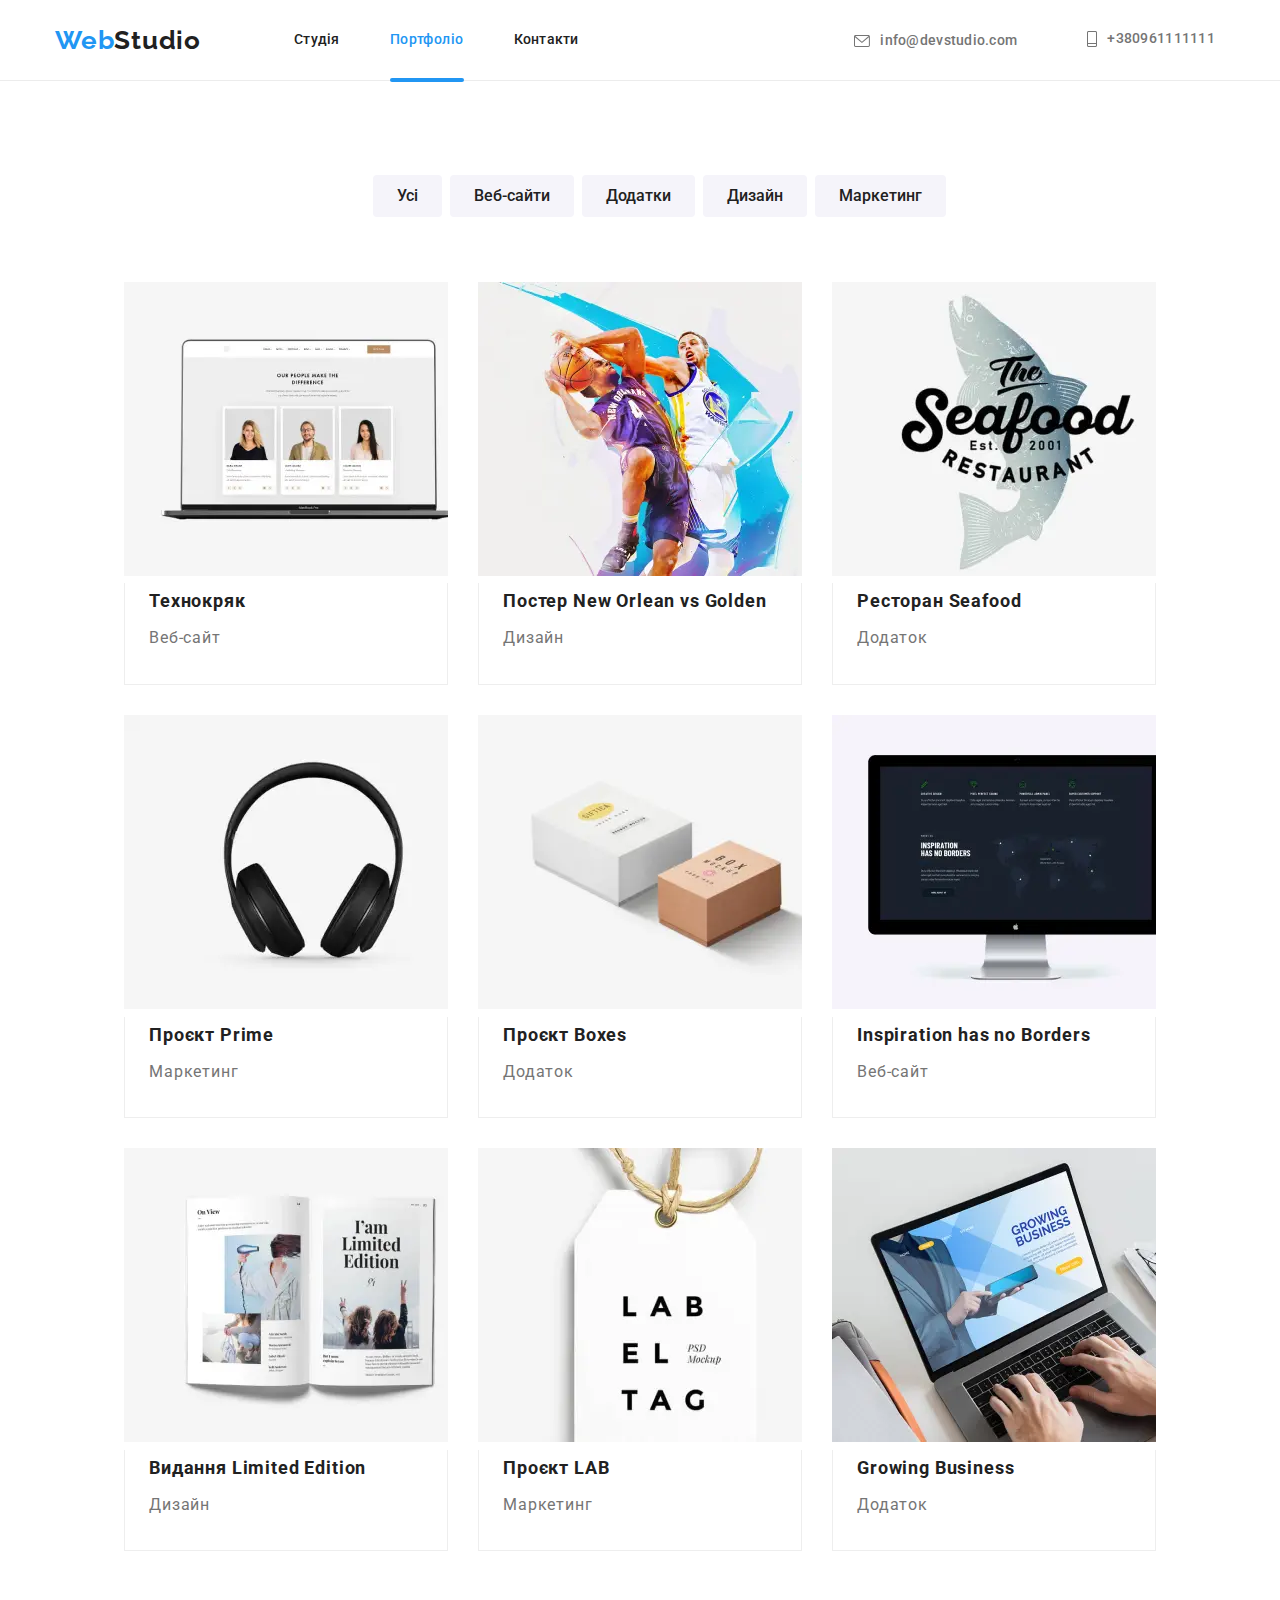
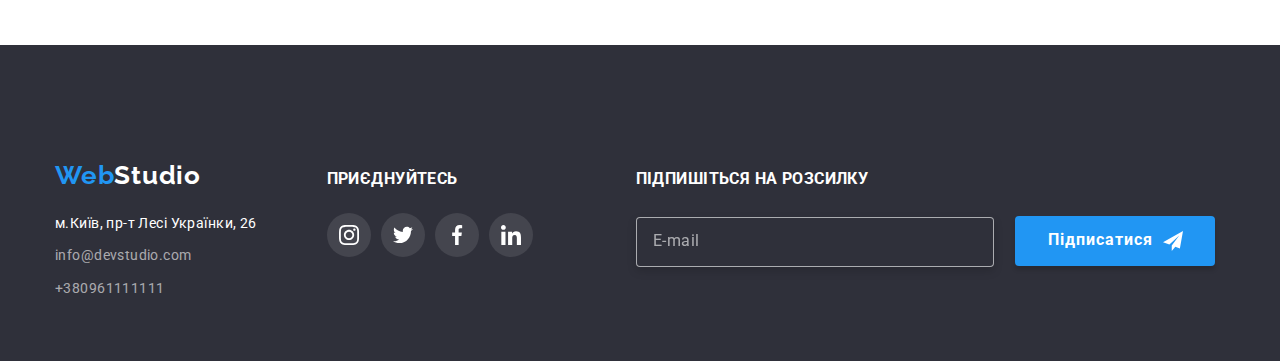
==== commit ae4836c4: "добавила картинки для экранов 1х2х" ====
--- a/portfolio.html
+++ b/portfolio.html
@@ -94,12 +94,74 @@
               <li class="portfolio__link">
                 <a href="/" class="portfolio__card">
                   <div class="portfolio__image">
-                    <img class="portfolio__img"
+
+                    <picture>
+
+                      <source
+                       srcset="
+                       ./images/tehnokryak-480.webp 1x,
+                       ./images/tehnokryak-480@2x.webp 2x"
+       
+                       type="image/webp"
+                       media="(max-width: 767px)"
+                       />
+       
+                       <source
+                       srcset="
+                       ./images/tehnokryak-480.jpg 1x,
+                       ./images/tehnokryak-480@2x.jpg 2x"
+       
+                       type="image/jpg"
+                       media="(max-width: 767px)"
+                       />
+       
+                       <source
+                       srcset="
+                       ./images/tehnokryak-1200.webp 1x,
+                       ./images/tehnokryak-1200@2x.webp 2x"
+                       
+                       type="image/webp"
+                       media="(min-width: 1200px)"
+                       />
+       
+                       <source
+                       srcset="
+                       ./images/tehnokryak-1200.jpg 1x,
+                       ./images/tehnokryak-1200@2x.jpg 2x"
+                       
+                       type="image/jpg"
+                       media="(min-width: 1200px)"
+                       />
+       
+                       <source
+                       srcset="
+                       ./images/tehnokryak-768.webp 1x,
+                       ./images/tehnokryak-768@2x.webp 2x"
+                       
+                       type="image/webp"
+                       media="(min-width: 768px)"
+                       />
+       
+                       <source
+                       srcset="
+                       ./images/tehnokryak-768.jpg 1x,
+                       ./images/tehnokryak-768@2x.jpg 2x"
+                       
+                       type="image/jpg"
+                       media="(min-width: 768px)"
+                       />
+       
+                      <img src="./images/tehnokryak-1200.jpg 1x, ./images/tehnokryak-1200@2x.jpg 2x"
+                       alt="">
+                      </picture>
+
+
+                    <!-- <img class="portfolio__img"
                       src="./images/tehnokryak.jpg"
                       alt="Технокряк"
                       width="370"
                       height="294"
-                    />
+                    /> -->
 
                     <div class="portfolio-overlay">
                       <p class="overlay-text">
@@ -120,13 +182,74 @@
               <li class="portfolio__link">
                 <a href="/" class="portfolio__card">
                   <div class="portfolio__image">
-                    <img class="portfolio__img"
+
+                    <picture>
+
+                      <source
+                       srcset="
+                       ./images/poster-480.webp 1x,
+                       ./images/poster-480@2x.webp 2x"
+       
+                       type="image/webp"
+                       media="(max-width: 767px)"
+                       />
+       
+                       <source
+                       srcset="
+                       ./images/poster-480.jpg 1x,
+                       ./images/poster-480@2x.jpg 2x"
+       
+                       type="image/jpg"
+                       media="(max-width: 767px)"
+                       />
+       
+                       <source
+                       srcset="
+                       ./images/poster-1200.webp 1x,
+                       ./images/poster-1200@2x.webp 2x"
+                       
+                       type="image/webp"
+                       media="(min-width: 1200px)"
+                       />
+       
+                       <source
+                       srcset="
+                       ./images/poster-1200.jpg 1x,
+                       ./images/poster-1200@2x.jpg 2x"
+                       
+                       type="image/jpg"
+                       media="(min-width: 1200px)"
+                       />
+       
+                       <source
+                       srcset="
+                       ./images/poster-768.webp 1x,
+                       ./images/poster-768@2x.webp 2x"
+                       
+                       type="image/webp"
+                       media="(min-width: 768px)"
+                       />
+       
+                       <source
+                       srcset="
+                       ./images/poster-768.jpg 1x,
+                       ./images/poster-768@2x.jpg 2x"
+                       
+                       type="image/jpg"
+                       media="(min-width: 768px)"
+                       />
+       
+                      <img src="./images/poster-1200.jpg 1x, ./images/poster-1200@2x.jpg 2x"
+                       alt="">
+                      </picture>
+
+
+                    <!-- <img class="portfolio__img"
                       src="./images/poster.jpg"
-                      alt="Постер New Orlean vs Golden
-              Star"
+                      alt="Постер New Orlean vs Golden Star"
                       width="370"
                       height="294"
-                    />
+                    /> -->
                     <div class="portfolio-overlay">
                       <p class="overlay-text">
                         Ресурс пропонує комплексні пропозиції з різним рівнем
@@ -139,7 +262,7 @@
 
                   <div class="portfolio__name">
                     <h2 class="portfolio__title">
-                      Постер New Orlean vs Golden Star
+                    Постер New Orlean vs Golden
                     </h2>
                     <p class="portfolio__text">Дизайн</p>
                   </div>
@@ -148,12 +271,74 @@
               <li class="portfolio__link">
                 <a href="/" class="portfolio__card">
                   <div class="portfolio__image">
-                    <img class="portfolio__img"
+
+                    <picture>
+
+                      <source
+                       srcset="
+                       ./images/restourant-480.webp 1x,
+                       ./images/restourant-480@2x.webp 2x"
+       
+                       type="image/webp"
+                       media="(max-width: 767px)"
+                       />
+       
+                       <source
+                       srcset="
+                       ./images/restourant-480.jpg 1x,
+                       ./images/restourant-480@2x.jpg 2x"
+       
+                       type="image/jpg"
+                       media="(max-width: 767px)"
+                       />
+       
+                       <source
+                       srcset="
+                       ./images/restourant-1200.webp 1x,
+                       ./images/restourant-1200@2x.webp 2x"
+                       
+                       type="image/webp"
+                       media="(min-width: 1200px)"
+                       />
+       
+                       <source
+                       srcset="
+                       ./images/restourant-1200.jpg 1x,
+                       ./images/restourant-1200@2x.jpg 2x"
+                       
+                       type="image/jpg"
+                       media="(min-width: 1200px)"
+                       />
+       
+                       <source
+                       srcset="
+                       ./images/restourant-768.webp 1x,
+                       ./images/restourant-768@2x.webp 2x"
+                       
+                       type="image/webp"
+                       media="(min-width: 768px)"
+                       />
+       
+                       <source
+                       srcset="
+                       ./images/restourant-768.jpg 1x,
+                       ./images/restourant-768@2x.jpg 2x"
+                       
+                       type="image/jpg"
+                       media="(min-width: 768px)"
+                       />
+       
+                      <img src="./images/restourant-1200.jpg 1x, ./images/restourant-1200@2x.jpg 2x"
+                       alt="">
+                      </picture>
+
+
+                    <!-- <img class="portfolio__img"
                       src="./images/restourant.jpg"
                       alt="Ресторан Seafood"
                       width="370"
                       height="294"
-                    />
+                    /> -->
                     <div class="portfolio-overlay">
                       <p class="overlay-text">
                         Ресурс пропонує комплексні пропозиції з різним рівнем
@@ -172,12 +357,75 @@
               <li class="portfolio__link">
                 <a href="/" class="portfolio__card">
                   <div class="portfolio__image">
-                    <img class="portfolio__img"
+
+                  <picture>
+
+                    <source
+                     srcset="
+                     ./images/project-prime-480.webp 1x,
+                     ./images/project-prime-480@2x.webp 2x"
+     
+                     type="image/webp"
+                     media="(max-width: 767px)"
+                     />
+     
+                     <source
+                     srcset="
+                     ./images/project-prime-480.jpg 1x,
+                     ./images/project-prime-480@2x.jpg 2x"
+     
+                     type="image/jpg"
+                     media="(max-width: 767px)"
+                     />
+     
+                     <source
+                     srcset="
+                     ./images/project-prime-1200.webp 1x,
+                     ./images/project-prime-1200@2x.webp 2x"
+                     
+                     type="image/webp"
+                     media="(min-width: 1200px)"
+                     />
+     
+                     <source
+                     srcset="
+                     ./images/project-prime-1200.jpg 1x,
+                     ./images/project-prime-1200@2x.jpg 2x"
+                     
+                     type="image/jpg"
+                     media="(min-width: 1200px)"
+                     />
+     
+                     <source
+                     srcset="
+                     ./images/project-prime-768.webp 1x,
+                     ./images/project-prime-768@2x.webp 2x"
+                     
+                     type="image/webp"
+                     media="(min-width: 768px)"
+                     />
+     
+                     <source
+                     srcset="
+                     ./images/project-prime-768.jpg 1x,
+                     ./images/project-prime-768@2x.jpg 2x"
+                     
+                     type="image/jpg"
+                     media="(min-width: 768px)"
+                     />
+     
+                    <img src="./images/project-prime-1200.jpg 1x, ./images/project-prime-1200@2x.jpg 2x"
+                     alt="">
+                    </picture>
+
+
+                  
+                    <!-- <img class="portfolio__img"
                       src="./images/project-prime.jpg"
                       alt="Проєкт Prime"
                       width="370"
                       height="294"
-                    />
+                    /> -->
                     <div class="portfolio-overlay">
                       <p class="overlay-text">
                         Ресурс пропонує комплексні пропозиції з різним рівнем
@@ -196,12 +444,74 @@
               <li class="portfolio__link">
                 <a href="/" class="portfolio__card">
                   <div class="portfolio__image">
-                    <img class="portfolio__img"
+
+                    <picture>
+
+                      <source
+                       srcset="
+                       ./images/project-boxes-480.webp 1x,
+                       ./images/project-boxes-480@2x.webp 2x"
+       
+                       type="image/webp"
+                       media="(max-width: 767px)"
+                       />
+       
+                       <source
+                       srcset="
+                       ./images/project-boxes-480.jpg 1x,
+                       ./images/project-boxes-480@2x.jpg 2x"
+       
+                       type="image/jpg"
+                       media="(max-width: 767px)"
+                       />
+       
+                       <source
+                       srcset="
+                       ./images/project-boxes-1200.webp 1x,
+                       ./images/project-boxes-1200@2x.webp 2x"
+                       
+                       type="image/webp"
+                       media="(min-width: 1200px)"
+                       />
+       
+                       <source
+                       srcset="
+                       ./images/project-boxes-1200.jpg 1x,
+                       ./images/project-boxes-1200@2x.jpg 2x"
+                       
+                       type="image/jpg"
+                       media="(min-width: 1200px)"
+                       />
+       
+                       <source
+                       srcset="
+                       ./images/project-boxes-768.webp 1x,
+                       ./images/project-boxes-768@2x.webp 2x"
+                       
+                       type="image/webp"
+                       media="(min-width: 768px)"
+                       />
+       
+                       <source
+                       srcset="
+                       ./images/project-boxes-768.jpg 1x,
+                       ./images/project-boxes-768@2x.jpg 2x"
+                       
+                       type="image/jpg"
+                       media="(min-width: 768px)"
+                       />
+       
+                      <img src="./images/project-boxes-1200.jpg 1x, ./images/project-boxes-1200@2x.jpg 2x"
+                       alt="">
+                      </picture>
+
+
+                    <!-- <img class="portfolio__img"
                       src="./images/project-boxes.jpg"
                       alt="Проєкт Boxes"
                       width="370"
                       height="294"
-                    />
+                    /> -->
                     <div class="portfolio-overlay">
                       <p class="overlay-text">
                         Ресурс пропонує комплексні пропозиції з різним рівнем
@@ -220,13 +530,75 @@
               <li class="portfolio__link">
                 <a href="/" class="portfolio__card">
                   <div class="portfolio__image">
-                    <img class="portfolio__img"
+
+                    <picture>
+
+                      <source
+                       srcset="
+                       ./images/inspiration-480.webp 1x,
+                       ./images/inspiration-480@2x.webp 2x"
+       
+                       type="image/webp"
+                       media="(max-width: 767px)"
+                       />
+       
+                       <source
+                       srcset="
+                       ./images/inspiration-480.jpg 1x,
+                       ./images/inspiration-480@2x.jpg 2x"
+       
+                       type="image/jpg"
+                       media="(max-width: 767px)"
+                       />
+       
+                       <source
+                       srcset="
+                       ./images/inspiration-1200.webp 1x,
+                       ./images/inspiration-1200@2x.webp 2x"
+                       
+                       type="image/webp"
+                       media="(min-width: 1200px)"
+                       />
+       
+                       <source
+                       srcset="
+                       ./images/inspiration-1200.jpg 1x,
+                       ./images/inspiration-1200@2x.jpg 2x"
+                       
+                       type="image/jpg"
+                       media="(min-width: 1200px)"
+                       />
+       
+                       <source
+                       srcset="
+                       ./images/inspiration-768.webp 1x,
+                       ./images/inspiration-768@2x.webp 2x"
+                       
+                       type="image/webp"
+                       media="(min-width: 768px)"
+                       />
+       
+                       <source
+                       srcset="
+                       ./images/inspiration-768.jpg 1x,
+                       ./images/inspiration-768@2x.jpg 2x"
+                       
+                       type="image/jpg"
+                       media="(min-width: 768px)"
+                       />
+       
+                      <img src="./images/inspiration-1200.jpg 1x, ./images/inspiration-1200@2x.jpg 2x"
+                       alt="">
+                      </picture>
+
+
+                    <!-- <img class="portfolio__img"
                       src="./images/inspiration.jpg"
                       alt="Inspiration has no
               Borders"
                       width="370"
                       height="294"
-                    />
+                    /> -->
                     <div class="portfolio-overlay">
                       <p class="overlay-text">
                         Ресурс пропонує комплексні пропозиції з різним рівнем
@@ -245,12 +617,74 @@
               <li class="portfolio__link">
                 <a href="/" class="portfolio__card">
                   <div class="portfolio__image">
-                    <img class="portfolio__img"
+
+                    <picture>
+
+                      <source
+                       srcset="
+                       ./images/book-480.webp 1x,
+                       ./images/book-480@2x.webp 2x"
+       
+                       type="image/webp"
+                       media="(max-width: 767px)"
+                       />
+       
+                       <source
+                       srcset="
+                       ./images/book-480.jpg 1x,
+                       ./images/book-480@2x.jpg 2x"
+       
+                       type="image/jpg"
+                       media="(max-width: 767px)"
+                       />
+       
+                       <source
+                       srcset="
+                       ./images/book-1200.webp 1x,
+                       ./images/book-1200@2x.webp 2x"
+                       
+                       type="image/webp"
+                       media="(min-width: 1200px)"
+                       />
+       
+                       <source
+                       srcset="
+                       ./images/book-1200.jpg 1x,
+                       ./images/book-1200@2x.jpg 2x"
+                       
+                       type="image/jpg"
+                       media="(min-width: 1200px)"
+                       />
+       
+                       <source
+                       srcset="
+                       ./images/book-768.webp 1x,
+                       ./images/book-768@2x.webp 2x"
+                       
+                       type="image/webp"
+                       media="(min-width: 768px)"
+                       />
+       
+                       <source
+                       srcset="
+                       ./images/book-768.jpg 1x,
+                       ./images/book-768@2x.jpg 2x"
+                       
+                       type="image/jpg"
+                       media="(min-width: 768px)"
+                       />
+       
+                      <img src="./images/book-1200.jpg 1x, ./images/book-1200@2x.jpg 2x"
+                       alt="">
+                      </picture>
+
+
+                    <!-- <img class="portfolio__img"
                       src="./images/book.jpg"
                       alt="Видання Limited Edition"
                       width="370"
                       height="294"
-                    />
+                    /> -->
                     <div class="portfolio-overlay">
                       <p class="overlay-text">
                         Ресурс пропонує комплексні пропозиції з різним рівнем
@@ -269,12 +703,74 @@
               <li class="portfolio__link">
                 <a href="/" class="portfolio__card">
                   <div class="portfolio__image">
-                    <img class="portfolio__img"
+
+                    <picture>
+
+                      <source
+                       srcset="
+                       ./images/project-lab-480.webp 1x,
+                       ./images/project-lab-480@2x.webp 2x"
+       
+                       type="image/webp"
+                       media="(max-width: 767px)"
+                       />
+       
+                       <source
+                       srcset="
+                       ./images/project-lab-480.jpg 1x,
+                       ./images/project-lab-480@2x.jpg 2x"
+       
+                       type="image/jpg"
+                       media="(max-width: 767px)"
+                       />
+       
+                       <source
+                       srcset="
+                       ./images/project-lab-1200.webp 1x,
+                       ./images/project-lab-1200@2x.webp 2x"
+                       
+                       type="image/webp"
+                       media="(min-width: 1200px)"
+                       />
+       
+                       <source
+                       srcset="
+                       ./images/project-lab-1200.jpg 1x,
+                       ./images/project-lab-1200@2x.jpg 2x"
+                       
+                       type="image/jpg"
+                       media="(min-width: 1200px)"
+                       />
+       
+                       <source
+                       srcset="
+                       ./images/project-lab-768.webp 1x,
+                       ./images/project-lab-768@2x.webp 2x"
+                       
+                       type="image/webp"
+                       media="(min-width: 768px)"
+                       />
+       
+                       <source
+                       srcset="
+                       ./images/project-lab-768.jpg 1x,
+                       ./images/project-lab-768@2x.jpg 2x"
+                       
+                       type="image/jpg"
+                       media="(min-width: 768px)"
+                       />
+       
+                      <img src="./images/project-lab-1200.jpg 1x, ./images/project-lab-1200@2x.jpg 2x"
+                       alt="">
+                      </picture>
+
+
+                    <!-- <img class="portfolio__img"
                       src="./images/project-lab.jpg"
                       alt="Проєкт LAB"
                       width="370"
                       height="294"
-                    />
+                    /> -->
                     <div class="portfolio-overlay">
                       <p class="overlay-text">
                         Ресурс пропонує комплексні пропозиції з різним рівнем
@@ -293,12 +789,74 @@
               <li class="portfolio__link">
                 <a href="/" class="portfolio__card">
                   <div class="portfolio__image">
-                    <img class="portfolio__img"
+
+                    <picture>
+
+                      <source
+                       srcset="
+                       ./images/growing-business-480.webp 1x,
+                       ./images/growing-business-480@2x.webp 2x"
+       
+                       type="image/webp"
+                       media="(max-width: 767px)"
+                       />
+       
+                       <source
+                       srcset="
+                       ./images/growing-business-480.jpg 1x,
+                       ./images/growing-business-480@2x.jpg 2x"
+       
+                       type="image/jpg"
+                       media="(max-width: 767px)"
+                       />
+       
+                       <source
+                       srcset="
+                       ./images/growing-business-1200.webp 1x,
+                       ./images/growing-business-1200@2x.webp 2x"
+                       
+                       type="image/webp"
+                       media="(min-width: 1200px)"
+                       />
+       
+                       <source
+                       srcset="
+                       ./images/growing-business-1200.jpg 1x,
+                       ./images/growing-business-1200@2x.jpg 2x"
+                       
+                       type="image/jpg"
+                       media="(min-width: 1200px)"
+                       />
+       
+                       <source
+                       srcset="
+                       ./images/growing-business-768.webp 1x,
+                       ./images/growing-business-768@2x.webp 2x"
+                       
+                       type="image/webp"
+                       media="(min-width: 768px)"
+                       />
+       
+                       <source
+                       srcset="
+                       ./images/growing-business-768.jpg 1x,
+                       ./images/growing-business-768@2x.jpg 2x"
+                       
+                       type="image/jpg"
+                       media="(min-width: 768px)"
+                       />
+       
+                      <img src="./images/growing-business-1200.jpg 1x, ./images/growing-business-1200@2x.jpg 2x"
+                       alt="">
+                      </picture>
+
+
+                    <!-- <img class="portfolio__img"
                       src="./images/growing-business.jpg"
                       alt="Growing Business"
                       width="370"
                       height="294"
-                    />
+                    /> -->
                     <div class="portfolio-overlay">
                       <p class="overlay-text">
                         Ресурс пропонує комплексні пропозиції з різним рівнем
--- a/css/main.min.css
+++ b/css/main.min.css
@@ -1 +1 @@
-/*! modern-normalize v1.1.0 | MIT License | https://github.com/sindresorhus/modern-normalize */*,::after,::before{box-sizing:border-box}html{-moz-tab-size:4;tab-size:4}html{line-height:1.15;-webkit-text-size-adjust:100%}body{margin:0}body{font-family:system-ui,-apple-system,"Segoe UI",Roboto,Helvetica,Arial,sans-serif,"Apple Color Emoji","Segoe UI Emoji"}hr{height:0;color:inherit}abbr[title]{text-decoration:underline dotted}b,strong{font-weight:bolder}code,kbd,pre,samp{font-family:ui-monospace,SFMono-Regular,Consolas,"Liberation Mono",Menlo,monospace;font-size:1em}small{font-size:80%}sub,sup{font-size:75%;line-height:0;position:relative;vertical-align:baseline}sub{bottom:-0.25em}sup{top:-0.5em}table{text-indent:0;border-color:inherit}button,input,optgroup,select,textarea{font-family:inherit;font-size:100%;line-height:1.15;margin:0}button,select{text-transform:none}[type=button],[type=reset],[type=submit],button{-webkit-appearance:button}::-moz-focus-inner{border-style:none;padding:0}:-moz-focusring{outline:1px dotted ButtonText}:-moz-ui-invalid{box-shadow:none}legend{padding:0}progress{vertical-align:baseline}::-webkit-inner-spin-button,::-webkit-outer-spin-button{height:auto}[type=search]{-webkit-appearance:textfield;outline-offset:-2px}::-webkit-search-decoration{-webkit-appearance:none}::-webkit-file-upload-button{-webkit-appearance:button;font:inherit}summary{display:list-item}:root{--primary-text-color: #757575;--title-text-color: #212121;--accent-color: #2f303a;--blue-color: #2196f3;--white-color: #ffffff}body,h1,h2,h3,h4,h5,h6,p,ul,ol,li{margin:0;padding:0}ul,ol{list-style:none}.visually-hidden{position:absolute;white-space:nowrap;width:1px;height:1px;overflow:hidden;border:0;padding:0;clip:rect(0 0 0 0);clip-path:inset(50%);margin:-1px}body{color:var(--primary-text-color);font-family:Roboto,sans-serif;letter-spacing:.03em;font-weight:400;font-size:14px;line-height:1.71}.container{width:100%;margin-left:auto;margin-right:auto;padding-right:15px;padding-left:15px}@media screen and (min-width: 479.98px){.container{width:479.98px}}@media screen and (min-width: 767.98px){.container{width:767.98px}}@media screen and (min-width: 1199.98px){.container{width:1199.98px}}.section{padding-top:60px;padding-bottom:60px;margin:0px}@media screen and (min-width: 1199.98px){.section{padding-top:94px;padding-bottom:94px}}.section-title{color:var(--title-text-color);font-weight:700;font-size:36px;line-height:1.17;text-align:center;margin-bottom:30px;margin-right:30px}@media screen and (min-width: 767.98px){.section-title{margin-bottom:30px;margin-right:30px}}@media screen and (min-width: 1199.98px){.section-title{margin-bottom:10px;margin-right:30px}}.button{color:#fff;background-color:#2196f3;border-radius:4px;border-color:rgba(0,0,0,0);padding:10px 32px;display:inline-block;min-width:200px;min-height:50px;text-align:center;box-shadow:0px 4px 4px rgba(0,0,0,.15);letter-spacing:.06em;font-weight:700;font-size:16px;line-height:1.88;cursor:pointer;transition:background-color 250ms cubic-bezier(0.4, 0, 0.2, 1),color 250ms cubic-bezier(0.4, 0, 0.2, 1),box-shadow 250ms cubic-bezier(0.4, 0, 0.2, 1)}@media screen and (min-width: 1199.98px){.button{min-width:216px}}.button:hover,.button:focus{color:#2196f3;background-color:#fff}.header{border-bottom:1px solid #ececec}.header__main-nav{display:none}@media screen and (min-width: 767.98px){.header__main-nav{display:flex;align-items:center}}@media screen and (min-width: 1199.98px){.header__main-nav{display:flex;align-items:center}}.header__nav{display:flex;align-items:center}.header__logo{color:var(--title-text-color)}@media screen and (min-width: 767.98px){.header__site-nav{margin-left:88px}}@media screen and (min-width: 1199.98px){.header__site-nav{margin-left:93px}}.header__site-nav .item{align-self:center;position:relative}.header__site-nav .item+.item{margin-left:50px}.header__site-nav.list{display:flex}.header__site-nav .link{color:var(--title-text-color);letter-spacing:.02em;text-decoration:none;font-weight:500;font-size:14px;line-height:1.14;padding-top:32px;padding-bottom:32px;display:block;transition:color 250ms cubic-bezier(0.4, 0, 0.2, 1)}.header__site-nav .link:hover,.header__site-nav .link:focus{color:var(--blue-color)}.header__site-nav .link-current{color:var(--blue-color);font-weight:500;font-size:14px;line-height:1.14;text-decoration:none;padding-top:32px;padding-bottom:32px}.header__site-nav .link-current,.header .header__site-nav .link-portfolio{position:relative}.header__site-nav .link-current::after,.header .header__site-nav .link-portfolio::after{display:block;content:"";height:4px;width:100%;background:var(--blue-color);border-radius:2px;bottom:-3px;position:absolute}@media screen and (min-width: 767.98px){.header__auth-nav{display:block;margin-left:auto}}@media screen and (min-width: 1199.98px){.header__auth-nav{display:flex;margin-left:auto;align-items:baseline}}.header__auth-nav .item{display:flex}.header__auth-nav .item+.item{margin-left:0}@media screen and (min-width: 1199.98px){.header__auth-nav .item+.item{margin-left:50px}}@media screen and (min-width: 767.98px){.header__auth-nav .header__auth-nav list{margin-left:auto}}.header__auth-nav .link{color:#757575;letter-spacing:.02em;font-weight:500;font-size:14px;line-height:1.14;text-decoration:none;padding-top:32px;padding-bottom:32px;display:block;transition:color 250ms cubic-bezier(0.4, 0, 0.2, 1)}.header__auth-nav .link:hover,.header__auth-nav .link:focus{fill:#2196f3;color:#2196f3}@media screen and (min-width: 767.98px){.header__auth-nav .link{font-weight:500;font-size:12px;line-height:1.17;letter-spacing:.02em;padding:0;display:flex;margin:10px}}@media screen and (min-width: 1199.98px){.header__auth-nav .link{font-weight:500;font-size:14px;line-height:1.14;letter-spacing:.02em;padding:0;display:flex;margin:10px}}.header__svg{fill:currentColor;margin-right:10px;align-self:center}.logo{color:var(--blue-color);font-family:Raleway,sans-serif;letter-spacing:.03em;font-weight:700;font-size:26px;line-height:1.19;text-decoration:none}.hero{text-align:center;padding-top:0;padding-bottom:0}.hero__title{background-color:linear-gradient(rgba(47, 48, 58, 0.4), rgba(47, 48, 58, 0.4));color:var(--white-color);letter-spacing:.06em;font-weight:900;font-size:26px;line-height:1.6;text-transform:uppercase;text-align:center;margin-top:0;margin-bottom:30px}@media screen and (min-width: 767.98px){.hero__title{width:360px;margin-left:auto;margin-right:auto}}@media screen and (min-width: 1199.98px){.hero__title{width:100%;font-weight:900;font-size:44px;line-height:1.36}}.hero__main-title{max-width:700px;text-align:center;margin-left:auto;margin-right:auto}.hero__wrapper{max-width:1600px;margin-right:auto;margin-left:auto;padding-top:118px;padding-bottom:118px;background:linear-gradient(rgba(47, 48, 58, 0.4), rgba(47, 48, 58, 0.4)),url("../images/hero.jpg") no-repeat center/cover,var(--accent-color)}@media screen and (min-width: 1199.98px){.hero__wrapper{padding-top:200px;padding-bottom:200px}}.backdrop{position:fixed;top:0;left:0;width:100%;height:100%;overflow-y:auto;overflow-x:hidden;background-color:rgba(0,0,0,.2);z-index:3}.backdrop.is-hidden{opacity:0;pointer-events:none;visibility:hidden}.modal{position:relative;top:50%;left:50%;transform:translate(-50%, -50%);width:450px;padding:40px;background-color:#fff;box-shadow:0px 1px 3px rgba(0,0,0,.12),0px 1px 1px rgba(0,0,0,.14),0px 2px 1px rgba(0,0,0,.2);border-radius:4px}@media screen and (min-width: 1199.98px){.modal{width:528px}}.modal-btn{position:absolute;top:8px;right:8px;display:flex;align-items:center;justify-content:center;width:30px;height:30px;border-radius:50%;background:var(--white-color);border:1px solid rgba(0,0,0,.1);cursor:pointer;padding:0;outline:none}.close{transition:fill 250ms cubic-bezier(0.4, 0, 0.2, 1)}.modal-btn:hover .close,.modal-btn:focus .close{fill:var(--blue-color)}.form-title{width:370px;margin-left:auto;margin-right:auto;margin-bottom:12px;font-weight:700;font-size:20px;line-height:1,15;text-align:center;letter-spacing:.03em;color:#212121}@media screen and (min-width: 1199.98px){.form-title{width:100%}}.label{display:block;padding-bottom:4px;font-size:12px;line-height:1,17px;letter-spacing:.01em;text-align:left;color:#757575}.input-wrapper{position:relative;margin-bottom:10px}.input-icon{position:absolute;left:12px;top:50%;transform:translateY(-50%);transition:fill 250ms cubic-bezier(0.4, 0, 0.2, 1)}.input{width:100%;height:40px;padding:12px 16px;background:var(--white-color);border:1px solid rgba(33,33,33,.2);border-radius:4px;outline:none;font-size:12px;line-height:1,17px;letter-spacing:.01em;color:#212121;transition:border-color 250ms cubic-bezier(0.4, 0, 0.2, 1)}.input:focus{border-color:#2196f3}.input ::placeholder{color:rgba(117,117,117,.5)}.input:focus+.input-icon{fill:#2196f3}.textarea{height:120px;resize:none;margin-bottom:20px}.field{padding-left:45px}.check-label{position:relative;display:flex;align-items:center;margin-bottom:20px;margin-left:7px}@media screen and (min-width: 479.98px)and (max-width: 1199px){.check-label{font-weight:400;font-size:12px;line-height:1.17;letter-spacing:.03em}}.check-wrapp{display:block;align-self:baseline;width:16px;height:15px;border:2px solid #212121;border-radius:2px;margin-right:9px}.check-icon{opacity:0}.input-check{position:absolute;left:0;bottom:0;height:0;width:0;opacity:0}.input-check:checked+.check-wrapp{border:none}.input-check:checked+.check-wrapp .check-icon{opacity:1}.check-link{margin-left:9px;color:#2196f3}.form-button{display:flex;margin:0 auto;width:200px;height:50px;left:700px;top:712px;justify-content:center;cursor:pointer;background:var(--blue-color);box-shadow:0px 4px 4px rgba(0,0,0,.15);border-radius:4px}.form-button:hover,.form-button:focus{color:var(--white-color);background-color:#188ce8;box-shadow:0px 4px 4px rgba(0,0,0,.15);border-radius:4px}.feature__list{display:block;gap:30px}@media screen and (min-width: 767.98px){.feature__list{display:flex;flex-wrap:wrap}}@media screen and (min-width: 1199.98px){.feature__list{display:flex;flex-wrap:nowrap;justify-content:space-between}}.feature__list p:not(:last-child){margin-top:10px;margin-bottom:30px}@media screen and (min-width: 1199.98px){.feature__list p:not(:last-child){margin-bottom:0}}.feature__list .title{text-align:center;color:var(--title-text-color);font-weight:700;font-size:14px;line-height:1.14;margin-bottom:10px}@media screen and (min-width: 1199.98px){.feature__list .title{text-align:left}}.feature__item{width:100%}@media screen and (max-width: 767.98px){.feature__item:not(:last-child){margin-bottom:30px}}@media screen and (min-width: 767.98px){.feature__item{flex-basis:calc((100% - 30px)/2)}}@media screen and (min-width: 1199.98px){.feature__item{margin-bottom:0;flex-basis:calc((100% - 90px)/4)}}.feature__icons{background-color:#f5f4fa;width:100%;height:120px;margin-right:30px;margin-bottom:30px;display:flex;align-self:center}.feature__icons:last-child{margin-right:0}@media screen and (min-width: 767.98px){.feature__icons{width:100%}}@media screen and (min-width: 1199.98px){.feature__icons{width:100%}}.feature__icon{margin:auto}.engage{padding-top:0;display:none}.engage__list{padding-top:50px;display:flex}.engage__img{margin-left:30px}.engage__img:first-child{margin-left:0}.engage__descr{position:absolute;bottom:7px;left:0;width:100%;height:70px;background-color:rgba(47,48,58,.8);color:#fff;display:flex;align-items:center;justify-content:center;font-weight:700;letter-spacing:.03em;text-transform:uppercase}@media screen and (min-width: 767.98px){.engage{display:none}}@media screen and (min-width: 1199.98px){.engage{display:flex}}.wrapper__image{position:relative}.team{background-color:#f5f4fa}.team__list{display:block}@media screen and (min-width: 767.98px){.team__list{display:flex;flex-wrap:wrap;justify-content:space-between}}@media screen and (min-width: 1199.98px){.team__list{display:flex;flex-wrap:nowrap}}.team .title{color:var(--title-text-color);font-weight:500;font-size:16px;line-height:1.2;margin-bottom:10px}.team__item{padding-top:30px}@media screen and (max-width: 1199px){.team__item:nth-child(-n+2){padding-top:0}}@media screen and (min-width: 767.98px){.team__item{flex-basis:calc((100% - 30px)/2)}}@media screen and (min-width: 1199.98px){.team__item{margin-left:30px}.team__item:first-child{margin-left:0}.team__item>.team__item{padding-top:30px}}.team__card{background-color:var(--white-color);box-shadow:0px 1px 3px rgba(0,0,0,.12),0px 1px 1px rgba(0,0,0,.14),0px 2px 1px rgba(0,0,0,.2);border-radius:0px 0px 4px 4px}.team__image{display:block;width:100%;height:auto}.team__name{text-align:center;padding-top:30px;padding-bottom:24px}@media screen and (min-width: 1199.98px){.team__name{padding-bottom:30px}}.team__contact{display:flex;justify-content:center;align-items:center}.link-svg{width:44px;height:44px;border-radius:50%;color:#afb1b8;background-color:#fff;display:flex;justify-content:center;align-items:center;transition:background-color 250ms cubic-bezier(0.4, 0, 0.2, 1),color 250ms cubic-bezier(0.4, 0, 0.2, 1)}.link-svg:hover,.link-svg:focus{background-color:#2196f3;color:#fff}.icon-symbol{fill:currentColor}.clients__list{display:flex;flex-wrap:wrap;gap:30px}@media screen and (min-width: 767.98px){.clients__list{display:flex;flex-wrap:wrap;justify-content:space-between}}@media screen and (min-width: 1199.98px){.clients__list{display:flex;flex-wrap:nowrap;margin-top:50px}}.clients__link{width:100%;height:92px;border:1px solid #afb1b8;border-radius:4px;color:#afb1b8;background-color:var(--white-color);display:flex;justify-content:center;align-items:center;transition:color 250ms cubic-bezier(0.4, 0, 0.2, 1),box-shadow 250ms cubic-bezier(0.4, 0, 0.2, 1)}.clients__link:hover,.clients__link:focus{color:#2196f3;background-color:var(--white-color);border:1px solid var(--blue-color);border-radius:4px}@media screen and (min-width: 1199.98px){.clients__link{width:170px}}.clients__icon{fill:currentColor}.clients__company{width:100%;gap:30px;flex-basis:calc((100% - 30px)/2)}@media screen and (min-width: 767.98px){.clients{flex-basis:calc((100% - 60px)/3)}}.footer{background-color:var(--accent-color);margin-top:0px;padding-top:60px;padding-bottom:60px}.footer .footer__adress{color:var(--white-color);text-decoration:none}.footer .footer__link{color:rgba(255,255,255,.6);text-decoration:none;transition:background-color 250ms cubic-bezier(0.4, 0, 0.2, 1),color 250ms cubic-bezier(0.4, 0, 0.2, 1)}.footer .footer__link:hover,.footer .footer__link:focus{color:var(--white-color)}.footer__logo{color:var(--white-color)}.footer__nav{font-style:normal;padding-left:0;padding-top:20px}.footer__auth-nav:not(:last-child){margin-bottom:8px}@media screen and (min-width: 1199.98px){.footer__auth-nav:not(:last-child){margin-bottom:9px}}.footer__info{display:block;text-align:center}@media screen and (min-width: 767.98px){.footer__info{display:flex;flex-wrap:wrap}}@media screen and (min-width: 1199.98px){.footer__info{display:flex;flex-wrap:nowrap;align-items:baseline;text-align:start}}.footer__join{margin-top:60px;margin-bottom:60px}@media screen and (min-width: 767.98px){.footer__join{margin-top:0;margin-left:165px}}@media screen and (min-width: 1199.98px){.footer__join{margin-left:70px;margin-top:0;margin-bottom:0}}.footer__title{text-transform:uppercase;color:#fff;margin-bottom:20px}.footer__contact{display:flex;justify-content:center}@media screen and (min-width: 1199.98px){.footer__contact{justify-content:flex-start}}.footer__main-link{color:#fff;background-color:rgba(255,255,255,.1);margin-right:10px}.footer__label{display:block}@media screen and (min-width: 767.98px){.footer__label{margin-left:166px;margin-top:60px}}@media screen and (min-width: 1199.98px){.footer__label{margin-left:93px}}.footer__field{width:100%;height:50px;background:#2f303a;border:1px solid rgba(255,255,255,.6);filter:drop-shadow(0px 4px 4px rgba(0, 0, 0, 0.15));border-radius:4px;color:rgba(255,255,255,.6)}@media screen and (min-width: 767.98px){.footer__field{width:450px}}@media screen and (min-width: 1199.98px){.footer__field{width:358px}}.footer__button{width:200px;height:50px;background:var(--blue-color);box-shadow:0px 4px 4px rgba(0,0,0,.15);border-radius:4px;border:none;cursor:pointer;color:var(--white-color);font-weight:700;font-size:16px;line-height:1,88;display:flex;align-items:center;text-align:center;letter-spacing:.06em;padding:10px 28px;margin-left:12px;justify-content:center}.footer__button:hover,.footer__button:focus{background-color:#188ce8}.footer__icon{margin-left:10px;fill:var(--white-color)}.footer__btn{display:flex;margin-top:20px;margin-bottom:auto;justify-content:center}@media screen and (min-width: 767.98px){.footer__btn{margin-left:auto;margin-right:auto}}@media screen and (min-width: 1199.98px){.footer__btn{justify-content:flex-start;margin-top:111px}}.footer .input::placeholder{font-weight:400;font-size:16px;line-height:1,25;align-items:center;letter-spacing:.03em;color:rgba(255,255,255,.6)}@media screen and (min-width: 767.98px){.footer__main{margin-left:61px}}@media screen and (min-width: 767.98px){.input-wrapper{margin-bottom:0}}.button__portfolio{color:var(--title-text-color);background-color:#f5f4fa;border-radius:4px;font-weight:500;font-size:16px;line-height:1.6;padding:6px 22px;display:inline-block;min-height:38px;text-align:center;border-color:rgba(0,0,0,0);margin-left:8px;cursor:pointer;transition:background-color 250ms cubic-bezier(0.4, 0, 0.2, 1),color 250ms cubic-bezier(0.4, 0, 0.2, 1),box-shadow 250ms cubic-bezier(0.4, 0, 0.2, 1)}.button__portfolio:hover,.button__portfolio:focus{color:var(--white-color);background-color:var(--blue-color);box-shadow:0px 3px 1px rgba(0,0,0,.1),0px 1px 2px rgba(0,0,0,.08),0px 2px 2px rgba(0,0,0,.12);border-radius:4px}.button__list{letter-spacing:.03em;border-radius:4px;margin-bottom:50px;display:flex;flex-wrap:wrap;width:336px}@media screen and (min-width: 767.98px){.button__list{flex-wrap:nowrap;width:100%;justify-content:center}}@media screen and (min-width: 1199.98px){.button__list{width:1200px;margin-bottom:50px;justify-content:center;text-align:center;margin-left:auto;margin-right:auto}}.portfolio__btn:nth-child(n+3){margin-bottom:15px}.portfolio__link{letter-spacing:.06em;display:inline-block;margin-bottom:20px;width:450px;margin-bottom:30px}@media screen and (min-width: 767.98px){.portfolio__link{width:354px}}.portfolio__link:nth-child(3n){margin-right:0}.portfolio__link:nth-child(n+7){margin-bottom:0}@media screen and (min-width: 767.98px){.portfolio{display:flex;flex-wrap:wrap;flex-basis:calc((100% - 30px)/2)}}@media screen and (min-width: 767.98px)and (min-width: 1199.98px){.portfolio{width:100%;flex-basis:auto;justify-content:center}}.portfolio__card{display:block;position:relative;background:var(--white-color);text-decoration:none;transition:background-color 250ms cubic-bezier(0.4, 0, 0.2, 1),color 250ms cubic-bezier(0.4, 0, 0.2, 1),box-shadow 250ms cubic-bezier(0.4, 0, 0.2, 1)}.portfolio__card:hover,.portfolio__card:focus{box-shadow:0px 1px 1px rgba(0,0,0,.12),0px 4px 4px rgba(0,0,0,.06),1px 4px 6px rgba(0,0,0,.16)}.portfolio__card:hover .portfolio-overlay,.portfolio__card:focus .portfolio-overlay{transform:translateY(0);opacity:1}@media screen and (min-width: 767.98px){.portfolio__card:nth-child(2n+1){margin-right:30px}}.portfolio__image{position:relative;overflow:hidden}.portfolio .portfolio__img{width:450px}@media screen and (min-width: 767.98px){.portfolio .portfolio__img{width:354px}}@media screen and (min-width: 1199.98px){.portfolio .portfolio__img{width:370px}}.portfolio__name{border:1px solid #eee;border-top:0}.portfolio__title{color:var(--title-text-color);font-weight:700;font-size:18px;line-height:2;margin-left:24px}.portfolio__text{color:var(--primary-text-color);font-size:16px;line-height:1.88;margin-bottom:30px;margin-top:4px;margin-left:24px}@media screen and (min-width: 1199.98px){.flex-container{display:flex;flex-wrap:wrap;width:1200px}}.portfolio-overlay{position:absolute;bottom:0;left:0;height:100%;width:100%;transform:translateY(100%);opacity:0;padding:63px 24px;background-color:rgba(33,150,243,.9);transition:transform 250ms cubic-bezier(0.4, 0, 0.2, 1)}.overlay-text{font-weight:400;font-size:18px;line-height:1,56;letter-spacing:.03em;color:var(--white-color)}.mobile-header{display:flex;justify-content:space-between;align-items:center}.menu-btn{display:flex;align-items:center;justify-content:space-between;width:40px;height:40px;background-color:var(--white-color);cursor:pointer;border:none;position:relative;z-index:2}@media screen and (min-width: 767.98px){.menu-btn{display:none}}@media screen and (min-width: 1199.98px){.menu-btn{display:none}}.menu-btn__close{display:flex;align-items:center;justify-content:center;width:30px;height:30px;border-radius:50%;background:var(--white-color);border:none;cursor:pointer;padding:0;outline:none}.menu-btn__close{position:absolute;right:0;top:0}.mobile__logo{margin-left:15px}@media screen and (min-width: 767.98px){.mobile__logo{display:none}}@media screen and (min-width: 1199.98px){.mobile__logo{display:none}}.mob-menu{position:fixed;right:0;top:0;height:100vh;background-color:var(--white-color);transform:translate(100%);width:100%;z-index:100;transition:transform 250ms cubic-bezier(0.4, 0, 0.2, 1)}.mob-menu.is-open{transform:translate(0)}.mob-menu__body{position:relative;max-width:480px;width:100%;background-color:var(--white-color);margin-right:auto;margin-left:auto;padding:48px 40px}.mob-menu__item-current{font-weight:500;font-size:40px;line-height:1.18;letter-spacing:.02em;color:#2196f3;margin-bottom:32px}.mob-menu__item{font-weight:500;font-size:40px;line-height:1.18;letter-spacing:.02em;color:var(--title-text-color);margin-bottom:32px}.mob-menu__item:last-child{padding-bottom:0}.mob-menu__item:hover,.mob-menu__item:focus{color:var(--blue-color)}.mob-menu__mob{font-weight:500;font-size:34px;line-height:1.18;letter-spacing:.02em;color:var(--blue-color);text-decoration:none}.mob-menu__tel{margin-bottom:32px}.mob-menu__email{font-weight:500;font-size:24px;line-height:1.17;letter-spacing:.02em;color:#757575;text-decoration:none}.mob-menu__contact{display:flex;padding-top:64px;color:#2196f3}.mob-menu__auth-nav{padding-top:102px}.mob-menu__link{margin-right:10px;padding-right:10px;border-right:1px solid rgba(33,33,33,.2)}.mob-menu__link:last-child{border:none}/*# sourceMappingURL=main.min.css.map */+/*! modern-normalize v1.1.0 | MIT License | https://github.com/sindresorhus/modern-normalize */*,::after,::before{box-sizing:border-box}html{-moz-tab-size:4;tab-size:4}html{line-height:1.15;-webkit-text-size-adjust:100%}body{margin:0}body{font-family:system-ui,-apple-system,"Segoe UI",Roboto,Helvetica,Arial,sans-serif,"Apple Color Emoji","Segoe UI Emoji"}hr{height:0;color:inherit}abbr[title]{text-decoration:underline dotted}b,strong{font-weight:bolder}code,kbd,pre,samp{font-family:ui-monospace,SFMono-Regular,Consolas,"Liberation Mono",Menlo,monospace;font-size:1em}small{font-size:80%}sub,sup{font-size:75%;line-height:0;position:relative;vertical-align:baseline}sub{bottom:-0.25em}sup{top:-0.5em}table{text-indent:0;border-color:inherit}button,input,optgroup,select,textarea{font-family:inherit;font-size:100%;line-height:1.15;margin:0}button,select{text-transform:none}[type=button],[type=reset],[type=submit],button{-webkit-appearance:button}::-moz-focus-inner{border-style:none;padding:0}:-moz-focusring{outline:1px dotted ButtonText}:-moz-ui-invalid{box-shadow:none}legend{padding:0}progress{vertical-align:baseline}::-webkit-inner-spin-button,::-webkit-outer-spin-button{height:auto}[type=search]{-webkit-appearance:textfield;outline-offset:-2px}::-webkit-search-decoration{-webkit-appearance:none}::-webkit-file-upload-button{-webkit-appearance:button;font:inherit}summary{display:list-item}:root{--primary-text-color: #757575;--title-text-color: #212121;--accent-color: #2f303a;--blue-color: #2196f3;--white-color: #ffffff}body,h1,h2,h3,h4,h5,h6,p,ul,ol,li{margin:0;padding:0}ul,ol{list-style:none}.visually-hidden{position:absolute;white-space:nowrap;width:1px;height:1px;overflow:hidden;border:0;padding:0;clip:rect(0 0 0 0);clip-path:inset(50%);margin:-1px}body{color:var(--primary-text-color);font-family:Roboto,sans-serif;letter-spacing:.03em;font-weight:400;font-size:14px;line-height:1.71}.container{width:100%;margin-left:auto;margin-right:auto;padding-right:15px;padding-left:15px}@media screen and (min-width: 479.98px){.container{width:479.98px}}@media screen and (min-width: 767.98px){.container{width:767.98px}}@media screen and (min-width: 1199.98px){.container{width:1199.98px}}.section{padding-top:60px;padding-bottom:60px;margin:0px}@media screen and (min-width: 1199.98px){.section{padding-top:94px;padding-bottom:94px}}.section-title{color:var(--title-text-color);font-weight:700;font-size:36px;line-height:1.17;text-align:center;margin-bottom:30px;margin-right:30px}@media screen and (min-width: 767.98px){.section-title{margin-bottom:30px;margin-right:30px}}@media screen and (min-width: 1199.98px){.section-title{margin-bottom:10px;margin-right:30px}}.button{color:#fff;background-color:#2196f3;border-radius:4px;border-color:rgba(0,0,0,0);padding:10px 32px;display:inline-block;min-width:200px;min-height:50px;text-align:center;box-shadow:0px 4px 4px rgba(0,0,0,.15);letter-spacing:.06em;font-weight:700;font-size:16px;line-height:1.88;cursor:pointer;transition:background-color 250ms cubic-bezier(0.4, 0, 0.2, 1),color 250ms cubic-bezier(0.4, 0, 0.2, 1),box-shadow 250ms cubic-bezier(0.4, 0, 0.2, 1)}@media screen and (min-width: 1199.98px){.button{min-width:216px}}.button:hover,.button:focus{color:#2196f3;background-color:#fff}.header{border-bottom:1px solid #ececec}.header__main-nav{display:none}@media screen and (min-width: 767.98px){.header__main-nav{display:flex;align-items:center}}@media screen and (min-width: 1199.98px){.header__main-nav{display:flex;align-items:center}}.header__nav{display:flex;align-items:center}.header__logo{color:var(--title-text-color)}@media screen and (min-width: 767.98px){.header__site-nav{margin-left:88px}}@media screen and (min-width: 1199.98px){.header__site-nav{margin-left:93px}}.header__site-nav .item{align-self:center;position:relative}.header__site-nav .item+.item{margin-left:50px}.header__site-nav.list{display:flex}.header__site-nav .link{color:var(--title-text-color);letter-spacing:.02em;text-decoration:none;font-weight:500;font-size:14px;line-height:1.14;padding-top:32px;padding-bottom:32px;display:block;transition:color 250ms cubic-bezier(0.4, 0, 0.2, 1)}.header__site-nav .link:hover,.header__site-nav .link:focus{color:var(--blue-color)}.header__site-nav .link-current{color:var(--blue-color);font-weight:500;font-size:14px;line-height:1.14;text-decoration:none;padding-top:32px;padding-bottom:32px}.header__site-nav .link-current,.header .header__site-nav .link-portfolio{position:relative}.header__site-nav .link-current::after,.header .header__site-nav .link-portfolio::after{display:block;content:"";height:4px;width:100%;background:var(--blue-color);border-radius:2px;bottom:-3px;position:absolute}@media screen and (min-width: 767.98px){.header__auth-nav{display:block;margin-left:auto}}@media screen and (min-width: 1199.98px){.header__auth-nav{display:flex;margin-left:auto;align-items:baseline}}.header__auth-nav .item{display:flex}.header__auth-nav .item+.item{margin-left:0}@media screen and (min-width: 1199.98px){.header__auth-nav .item+.item{margin-left:50px}}@media screen and (min-width: 767.98px){.header__auth-nav .header__auth-nav list{margin-left:auto}}.header__auth-nav .link{color:#757575;letter-spacing:.02em;font-weight:500;font-size:14px;line-height:1.14;text-decoration:none;padding-top:32px;padding-bottom:32px;display:block;transition:color 250ms cubic-bezier(0.4, 0, 0.2, 1)}.header__auth-nav .link:hover,.header__auth-nav .link:focus{fill:#2196f3;color:#2196f3}@media screen and (min-width: 767.98px){.header__auth-nav .link{font-weight:500;font-size:12px;line-height:1.17;letter-spacing:.02em;padding:0;display:flex;margin:10px}}@media screen and (min-width: 1199.98px){.header__auth-nav .link{font-weight:500;font-size:14px;line-height:1.14;letter-spacing:.02em;padding:0;display:flex;margin:10px}}.header__svg{fill:currentColor;margin-right:10px;align-self:center}.logo{color:var(--blue-color);font-family:Raleway,sans-serif;letter-spacing:.03em;font-weight:700;font-size:26px;line-height:1.19;text-decoration:none}.hero{text-align:center;padding-top:0;padding-bottom:0}.hero__title{background-color:linear-gradient(rgba(47, 48, 58, 0.4), rgba(47, 48, 58, 0.4));color:var(--white-color);letter-spacing:.06em;font-weight:900;font-size:26px;line-height:1.6;text-transform:uppercase;text-align:center;margin-top:0;margin-bottom:30px}@media screen and (min-width: 767.98px){.hero__title{width:360px;margin-left:auto;margin-right:auto}}@media screen and (min-width: 1199.98px){.hero__title{width:100%;font-weight:900;font-size:44px;line-height:1.36}}.hero__main-title{max-width:700px;text-align:center;margin-left:auto;margin-right:auto}.hero__wrapper{max-width:1600px;margin-right:auto;margin-left:auto;padding-top:118px;padding-bottom:118px;background:linear-gradient(rgba(47, 48, 58, 0.4), rgba(47, 48, 58, 0.4)),url("../images/hero-480.jpg") no-repeat center/cover,var(--accent-color)}@media(min-device-pixel-ratio: 2),(min-resolution: 192dpi),(min-resolution: 2dppx){.hero__wrapper{background:linear-gradient(rgba(47, 48, 58, 0.4), rgba(47, 48, 58, 0.4)),url("../images/hero-480@2x.jpg") no-repeat center/cover,var(--accent-color)}}@media screen and (min-width: 767.98px){.hero__wrapper{background:linear-gradient(rgba(47, 48, 58, 0.4), rgba(47, 48, 58, 0.4)),url("../images/hero-768.jpg") no-repeat center/cover,var(--accent-color)}}@media screen and (min-width: 767.98px)and (min-device-pixel-ratio: 2),screen and (min-width: 767.98px)and (min-resolution: 192dpi),screen and (min-width: 767.98px)and (min-resolution: 2dppx){.hero__wrapper{background:linear-gradient(rgba(47, 48, 58, 0.4), rgba(47, 48, 58, 0.4)),url("../images/hero-768@2x.jpg") no-repeat center/cover,var(--accent-color)}}@media screen and (min-width: 1199.98px){.hero__wrapper{padding-top:200px;padding-bottom:200px;background:linear-gradient(rgba(47, 48, 58, 0.4), rgba(47, 48, 58, 0.4)),url("../images/hero-1200.jpg") no-repeat center/cover,var(--accent-color)}}@media screen and (min-width: 1199.98px)and (min-device-pixel-ratio: 2),screen and (min-width: 1199.98px)and (min-resolution: 192dpi),screen and (min-width: 1199.98px)and (min-resolution: 2dppx){.hero__wrapper{background:linear-gradient(rgba(47, 48, 58, 0.4), rgba(47, 48, 58, 0.4)),url("../images/hero-1200@2x.jpg") no-repeat center/cover,var(--accent-color)}}.backdrop{position:fixed;top:0;left:0;width:100%;height:100%;overflow-y:auto;overflow-x:hidden;background-color:rgba(0,0,0,.2);z-index:3}.backdrop.is-hidden{opacity:0;pointer-events:none;visibility:hidden}.modal{position:relative;top:50%;left:50%;transform:translate(-50%, -50%);width:450px;padding:40px;background-color:#fff;box-shadow:0px 1px 3px rgba(0,0,0,.12),0px 1px 1px rgba(0,0,0,.14),0px 2px 1px rgba(0,0,0,.2);border-radius:4px}@media screen and (min-width: 1199.98px){.modal{width:528px}}.modal-btn{position:absolute;top:8px;right:8px;display:flex;align-items:center;justify-content:center;width:30px;height:30px;border-radius:50%;background:var(--white-color);border:1px solid rgba(0,0,0,.1);cursor:pointer;padding:0;outline:none}.close{transition:fill 250ms cubic-bezier(0.4, 0, 0.2, 1)}.modal-btn:hover .close,.modal-btn:focus .close{fill:var(--blue-color)}.form-title{width:370px;margin-left:auto;margin-right:auto;margin-bottom:12px;font-weight:700;font-size:20px;line-height:1,15;text-align:center;letter-spacing:.03em;color:#212121}@media screen and (min-width: 1199.98px){.form-title{width:100%}}.label{display:block;padding-bottom:4px;font-size:12px;line-height:1,17px;letter-spacing:.01em;text-align:left;color:#757575}.input-wrapper{position:relative;margin-bottom:10px}.input-icon{position:absolute;left:12px;top:50%;transform:translateY(-50%);transition:fill 250ms cubic-bezier(0.4, 0, 0.2, 1)}.input{width:100%;height:40px;padding:12px 16px;background:var(--white-color);border:1px solid rgba(33,33,33,.2);border-radius:4px;outline:none;font-size:12px;line-height:1,17px;letter-spacing:.01em;color:#212121;transition:border-color 250ms cubic-bezier(0.4, 0, 0.2, 1)}.input:focus{border-color:#2196f3}.input ::placeholder{color:rgba(117,117,117,.5)}.input:focus+.input-icon{fill:#2196f3}.textarea{height:120px;resize:none;margin-bottom:20px}.field{padding-left:45px}.check-label{position:relative;display:flex;align-items:center;margin-bottom:20px;margin-left:7px}@media screen and (min-width: 479.98px)and (max-width: 1199px){.check-label{font-weight:400;font-size:12px;line-height:1.17;letter-spacing:.03em}}.check-wrapp{display:block;align-self:baseline;width:16px;height:15px;border:2px solid #212121;border-radius:2px;margin-right:9px}.check-icon{opacity:0}.input-check{position:absolute;left:0;bottom:0;height:0;width:0;opacity:0}.input-check:checked+.check-wrapp{border:none}.input-check:checked+.check-wrapp .check-icon{opacity:1}.check-link{margin-left:9px;color:#2196f3}.form-button{display:flex;margin:0 auto;width:200px;height:50px;left:700px;top:712px;justify-content:center;cursor:pointer;background:var(--blue-color);box-shadow:0px 4px 4px rgba(0,0,0,.15);border-radius:4px}.form-button:hover,.form-button:focus{color:var(--white-color);background-color:#188ce8;box-shadow:0px 4px 4px rgba(0,0,0,.15);border-radius:4px}.feature__list{display:block;gap:30px}@media screen and (min-width: 767.98px){.feature__list{display:flex;flex-wrap:wrap}}@media screen and (min-width: 1199.98px){.feature__list{display:flex;flex-wrap:nowrap;justify-content:space-between}}.feature__list p:not(:last-child){margin-top:10px;margin-bottom:30px}@media screen and (min-width: 1199.98px){.feature__list p:not(:last-child){margin-bottom:0}}.feature__list .title{text-align:center;color:var(--title-text-color);font-weight:700;font-size:14px;line-height:1.14;margin-bottom:10px}@media screen and (min-width: 1199.98px){.feature__list .title{text-align:left}}.feature__item{width:100%}@media screen and (max-width: 767.98px){.feature__item:not(:last-child){margin-bottom:30px}}@media screen and (min-width: 767.98px){.feature__item{flex-basis:calc((100% - 30px)/2)}}@media screen and (min-width: 1199.98px){.feature__item{margin-bottom:0;flex-basis:calc((100% - 90px)/4)}}.feature__icons{background-color:#f5f4fa;width:100%;height:120px;margin-right:30px;margin-bottom:30px;display:flex;align-self:center}.feature__icons:last-child{margin-right:0}@media screen and (min-width: 767.98px){.feature__icons{width:100%}}@media screen and (min-width: 1199.98px){.feature__icons{width:100%}}.feature__icon{margin:auto}.engage{padding-top:0;display:none}.engage__list{padding-top:50px;display:flex}.engage__img{margin-left:30px}.engage__img:first-child{margin-left:0}.engage__descr{position:absolute;bottom:7px;left:0;width:100%;height:70px;background-color:rgba(47,48,58,.8);color:#fff;display:flex;align-items:center;justify-content:center;font-weight:700;letter-spacing:.03em;text-transform:uppercase}@media screen and (min-width: 767.98px){.engage{display:none}}@media screen and (min-width: 1199.98px){.engage{display:flex}}.wrapper__image{position:relative}.team{background-color:#f5f4fa}.team__list{display:block}@media screen and (min-width: 767.98px){.team__list{display:flex;flex-wrap:wrap;justify-content:space-between}}@media screen and (min-width: 1199.98px){.team__list{display:flex;flex-wrap:nowrap}}.team .title{color:var(--title-text-color);font-weight:500;font-size:16px;line-height:1.2;margin-bottom:10px}.team__item{padding-top:30px}@media screen and (min-width: 767.98px){.team__item{flex-basis:calc((100% - 30px)/2)}}@media screen and (min-width: 1199.98px){.team__item{margin-left:30px}.team__item:first-child{margin-left:0}.team__item>.team__item{padding-top:30px}}.team__card{background-color:var(--white-color);box-shadow:0px 1px 3px rgba(0,0,0,.12),0px 1px 1px rgba(0,0,0,.14),0px 2px 1px rgba(0,0,0,.2);border-radius:0px 0px 4px 4px}.team__image{display:block;width:100%;height:auto}.team__name{text-align:center;padding-top:30px;padding-bottom:24px}@media screen and (min-width: 1199.98px){.team__name{padding-bottom:30px}}.team__contact{display:flex;justify-content:center;align-items:center}.link-svg{width:44px;height:44px;border-radius:50%;color:#afb1b8;background-color:#fff;display:flex;justify-content:center;align-items:center;transition:background-color 250ms cubic-bezier(0.4, 0, 0.2, 1),color 250ms cubic-bezier(0.4, 0, 0.2, 1)}.link-svg:hover,.link-svg:focus{background-color:#2196f3;color:#fff}.icon-symbol{fill:currentColor}.clients__list{display:flex;flex-wrap:wrap;gap:30px}@media screen and (min-width: 767.98px){.clients__list{display:flex;flex-wrap:wrap;justify-content:space-between}}@media screen and (min-width: 1199.98px){.clients__list{display:flex;flex-wrap:nowrap;margin-top:50px}}.clients__link{width:100%;height:92px;border:1px solid #afb1b8;border-radius:4px;color:#afb1b8;background-color:var(--white-color);display:flex;justify-content:center;align-items:center;transition:color 250ms cubic-bezier(0.4, 0, 0.2, 1),box-shadow 250ms cubic-bezier(0.4, 0, 0.2, 1)}.clients__link:hover,.clients__link:focus{color:#2196f3;background-color:var(--white-color);border:1px solid var(--blue-color);border-radius:4px}@media screen and (min-width: 1199.98px){.clients__link{width:170px}}.clients__icon{fill:currentColor}.clients__company{width:100%;gap:30px;flex-basis:calc((100% - 30px)/2)}@media screen and (min-width: 767.98px){.clients{flex-basis:calc((100% - 60px)/3)}}.footer{background-color:var(--accent-color);margin-top:0px;padding-top:60px;padding-bottom:60px}.footer .footer__adress{color:var(--white-color);text-decoration:none}.footer .footer__link{color:rgba(255,255,255,.6);text-decoration:none;transition:background-color 250ms cubic-bezier(0.4, 0, 0.2, 1),color 250ms cubic-bezier(0.4, 0, 0.2, 1)}.footer .footer__link:hover,.footer .footer__link:focus{color:var(--white-color)}.footer__logo{color:var(--white-color)}.footer__nav{font-style:normal;padding-left:0;padding-top:20px}.footer__auth-nav:not(:last-child){margin-bottom:8px}@media screen and (min-width: 1199.98px){.footer__auth-nav:not(:last-child){margin-bottom:9px}}.footer__info{display:block;text-align:center}@media screen and (min-width: 767.98px){.footer__info{display:flex;flex-wrap:wrap}}@media screen and (min-width: 1199.98px){.footer__info{display:flex;flex-wrap:nowrap;align-items:baseline;text-align:start}}.footer__join{margin-top:60px;margin-bottom:60px}@media screen and (min-width: 767.98px){.footer__join{margin-top:0;margin-left:165px}}@media screen and (min-width: 1199.98px){.footer__join{margin-left:70px;margin-top:0;margin-bottom:0}}.footer__title{text-transform:uppercase;color:#fff;margin-bottom:20px}.footer__contact{display:flex;justify-content:center}@media screen and (min-width: 1199.98px){.footer__contact{justify-content:flex-start}}.footer__main-link{color:#fff;background-color:rgba(255,255,255,.1);margin-right:10px}.footer__label{display:block}@media screen and (min-width: 767.98px){.footer__label{margin-left:166px;margin-top:60px}}@media screen and (min-width: 1199.98px){.footer__label{margin-left:93px}}.footer__field{width:100%;height:50px;background:#2f303a;border:1px solid rgba(255,255,255,.6);filter:drop-shadow(0px 4px 4px rgba(0, 0, 0, 0.15));border-radius:4px;color:rgba(255,255,255,.6)}@media screen and (min-width: 767.98px){.footer__field{width:450px}}@media screen and (min-width: 1199.98px){.footer__field{width:358px}}.footer__button{width:200px;height:50px;background:var(--blue-color);box-shadow:0px 4px 4px rgba(0,0,0,.15);border-radius:4px;border:none;cursor:pointer;color:var(--white-color);font-weight:700;font-size:16px;line-height:1,88;display:flex;align-items:center;text-align:center;letter-spacing:.06em;padding:10px 28px;margin-left:12px;justify-content:center}.footer__button:hover,.footer__button:focus{background-color:#188ce8}.footer__icon{margin-left:10px;fill:var(--white-color)}.footer__btn{display:flex;margin-top:20px;margin-bottom:auto;justify-content:center}@media screen and (min-width: 767.98px){.footer__btn{margin-left:auto;margin-right:auto}}@media screen and (min-width: 1199.98px){.footer__btn{justify-content:flex-start;margin-top:111px}}.footer .input::placeholder{font-weight:400;font-size:16px;line-height:1,25;align-items:center;letter-spacing:.03em;color:rgba(255,255,255,.6)}@media screen and (min-width: 767.98px){.footer__main{margin-left:61px}}@media screen and (min-width: 767.98px){.input-wrapper{margin-bottom:0}}.button__portfolio{color:var(--title-text-color);background-color:#f5f4fa;border-radius:4px;font-weight:500;font-size:16px;line-height:1.6;padding:6px 22px;display:inline-block;min-height:38px;text-align:center;border-color:rgba(0,0,0,0);margin-left:8px;cursor:pointer;transition:background-color 250ms cubic-bezier(0.4, 0, 0.2, 1),color 250ms cubic-bezier(0.4, 0, 0.2, 1),box-shadow 250ms cubic-bezier(0.4, 0, 0.2, 1)}.button__portfolio:hover,.button__portfolio:focus{color:var(--white-color);background-color:var(--blue-color);box-shadow:0px 3px 1px rgba(0,0,0,.1),0px 1px 2px rgba(0,0,0,.08),0px 2px 2px rgba(0,0,0,.12);border-radius:4px}.button__list{letter-spacing:.03em;border-radius:4px;margin-bottom:50px;display:flex;flex-wrap:wrap;width:336px}@media screen and (min-width: 767.98px){.button__list{flex-wrap:nowrap;width:100%;justify-content:center}}@media screen and (min-width: 1199.98px){.button__list{width:1200px;margin-bottom:50px;justify-content:center;text-align:center;margin-left:auto;margin-right:auto}}.portfolio__btn:nth-child(n+3){margin-bottom:15px}.portfolio__link{letter-spacing:.06em;display:inline-block;margin-bottom:20px;width:450px;margin-bottom:30px}@media screen and (min-width: 767.98px){.portfolio__link{width:354px}}.portfolio__link:nth-child(3n){margin-right:0}.portfolio__link:nth-child(n+7){margin-bottom:0}@media screen and (min-width: 767.98px){.portfolio{display:flex;flex-wrap:wrap;flex-basis:calc((100% - 30px)/2)}}@media screen and (min-width: 767.98px)and (min-width: 1199.98px){.portfolio{width:100%;flex-basis:auto;justify-content:center}}.portfolio__card{display:block;position:relative;background:var(--white-color);text-decoration:none;transition:background-color 250ms cubic-bezier(0.4, 0, 0.2, 1),color 250ms cubic-bezier(0.4, 0, 0.2, 1),box-shadow 250ms cubic-bezier(0.4, 0, 0.2, 1)}.portfolio__card:hover,.portfolio__card:focus{box-shadow:0px 1px 1px rgba(0,0,0,.12),0px 4px 4px rgba(0,0,0,.06),1px 4px 6px rgba(0,0,0,.16)}.portfolio__card:hover .portfolio-overlay,.portfolio__card:focus .portfolio-overlay{transform:translateY(0);opacity:1}@media screen and (min-width: 767.98px){.portfolio__card:nth-child(2n+1){margin-right:30px}}.portfolio__image{position:relative;overflow:hidden}.portfolio .portfolio__img{width:450px}@media screen and (min-width: 767.98px){.portfolio .portfolio__img{width:354px}}@media screen and (min-width: 1199.98px){.portfolio .portfolio__img{width:370px}}.portfolio__name{border:1px solid #eee;border-top:0}.portfolio__title{color:var(--title-text-color);font-weight:700;font-size:18px;line-height:2;margin-left:24px}.portfolio__text{color:var(--primary-text-color);font-size:16px;line-height:1.88;margin-bottom:30px;margin-top:4px;margin-left:24px}@media screen and (min-width: 1199.98px){.flex-container{display:flex;flex-wrap:wrap;width:1200px}}.portfolio-overlay{position:absolute;bottom:0;left:0;height:100%;width:100%;transform:translateY(100%);opacity:0;padding:63px 24px;background-color:rgba(33,150,243,.9);transition:transform 250ms cubic-bezier(0.4, 0, 0.2, 1)}.overlay-text{font-weight:400;font-size:18px;line-height:1,56;letter-spacing:.03em;color:var(--white-color)}.mobile-header{display:flex;justify-content:space-between;align-items:center}.menu-btn{display:flex;align-items:center;justify-content:space-between;width:40px;height:40px;background-color:var(--white-color);cursor:pointer;border:none;position:relative;z-index:2}@media screen and (min-width: 767.98px){.menu-btn{display:none}}@media screen and (min-width: 1199.98px){.menu-btn{display:none}}.menu-btn__close{display:flex;align-items:center;justify-content:center;width:30px;height:30px;border-radius:50%;background:var(--white-color);border:none;cursor:pointer;padding:0;outline:none}.menu-btn__close{position:absolute;right:0;top:0}.mobile__logo{margin-left:15px}@media screen and (min-width: 767.98px){.mobile__logo{display:none}}@media screen and (min-width: 1199.98px){.mobile__logo{display:none}}.mob-menu{position:fixed;right:0;top:0;height:100vh;background-color:var(--white-color);transform:translate(100%);width:100%;z-index:100;transition:transform 250ms cubic-bezier(0.4, 0, 0.2, 1)}.mob-menu.is-open{transform:translate(0)}.mob-menu__body{position:relative;max-width:480px;width:100%;background-color:var(--white-color);margin-right:auto;margin-left:auto;padding:48px 40px}.mob-menu__item-current{font-weight:500;font-size:40px;line-height:1.18;letter-spacing:.02em;color:#2196f3;margin-bottom:32px}.mob-menu__item{font-weight:500;font-size:40px;line-height:1.18;letter-spacing:.02em;color:var(--title-text-color);margin-bottom:32px}.mob-menu__item:last-child{padding-bottom:0}.mob-menu__item:hover,.mob-menu__item:focus{color:var(--blue-color)}.mob-menu__mob{font-weight:500;font-size:34px;line-height:1.18;letter-spacing:.02em;color:var(--blue-color);text-decoration:none}.mob-menu__tel{margin-bottom:32px}.mob-menu__email{font-weight:500;font-size:24px;line-height:1.17;letter-spacing:.02em;color:#757575;text-decoration:none}.mob-menu__contact{display:flex;padding-top:64px;color:#2196f3}.mob-menu__auth-nav{padding-top:102px}.mob-menu__link{margin-right:10px;padding-right:10px;border-right:1px solid rgba(33,33,33,.2)}.mob-menu__link:last-child{border:none}/*# sourceMappingURL=main.min.css.map */